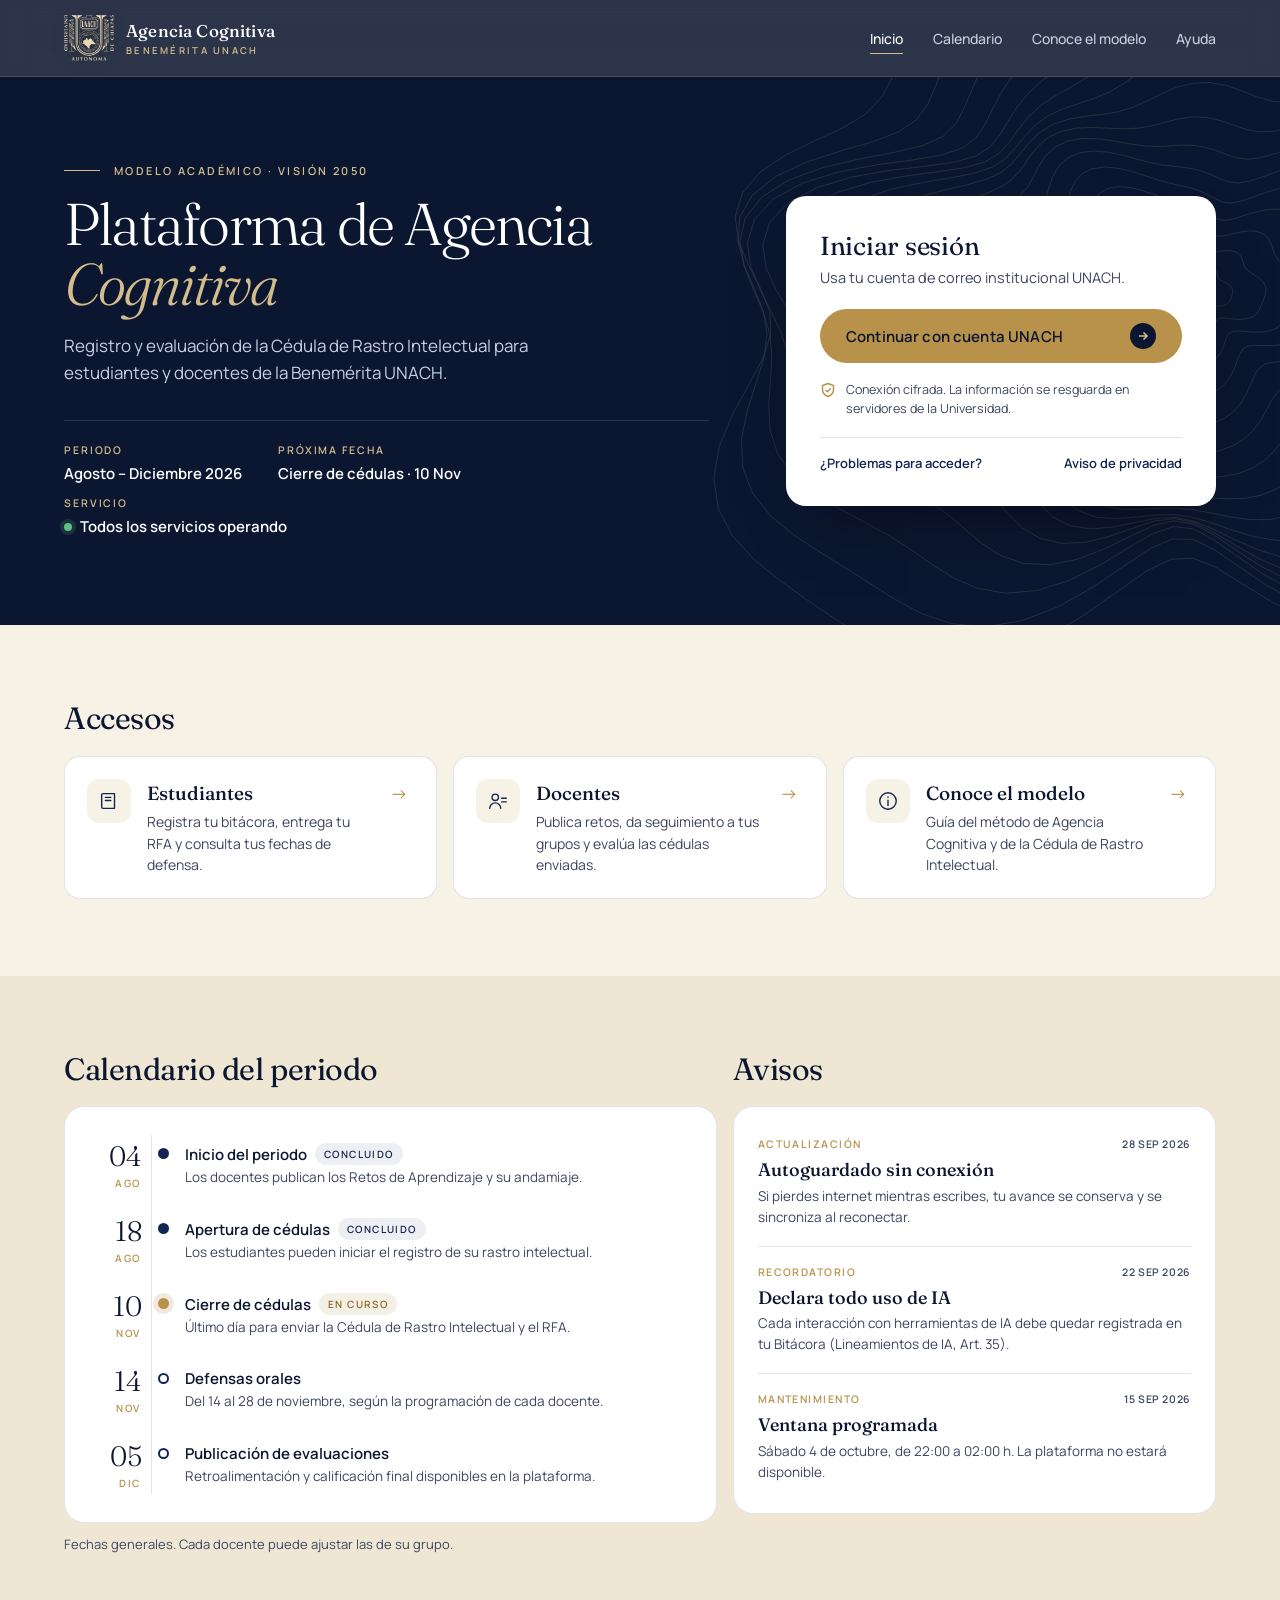
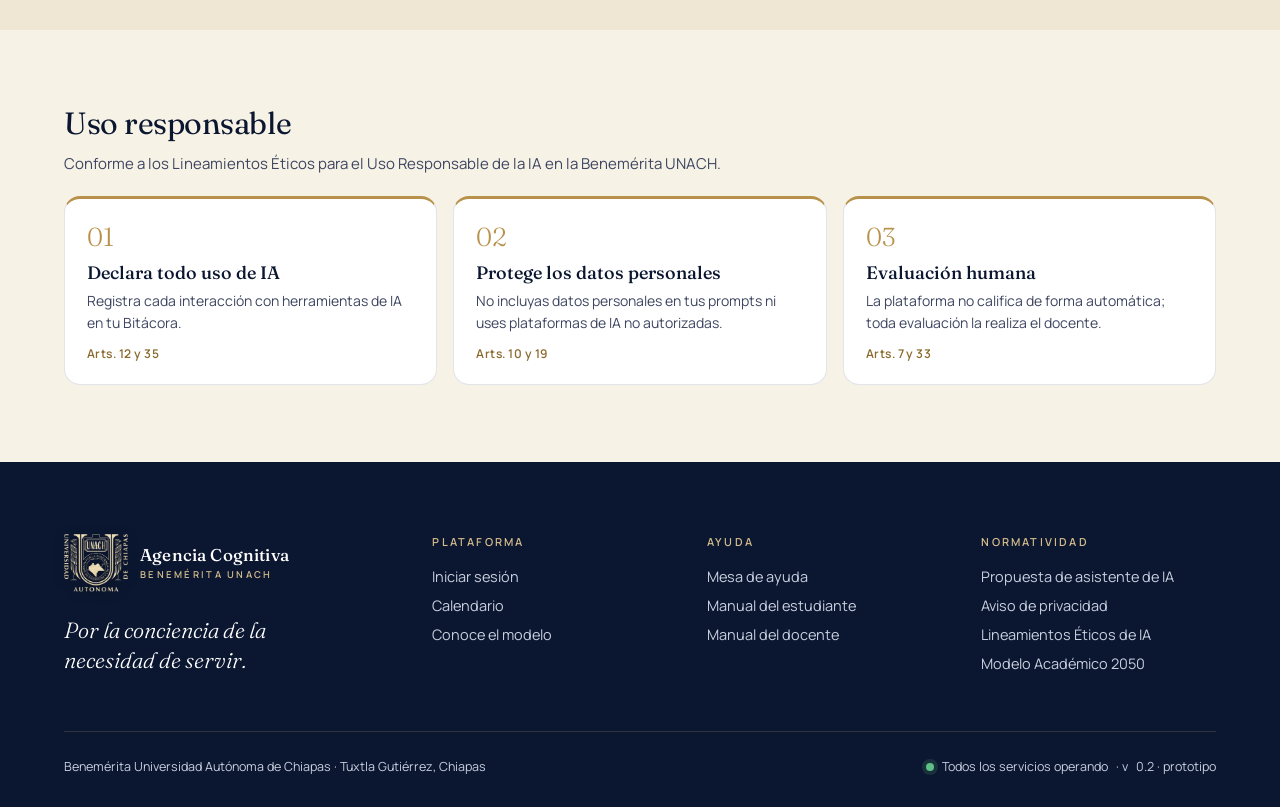
==== prototipo-v3/index.html @ e11f6bd1 "Agrega prototipo v3 con los cambios de la revisión del 7 de octubre - Docente: periodo con historial" ====
<!doctype html>
<html lang="es" class="no-js">
<head>
<meta charset="utf-8">
<meta name="viewport" content="width=device-width, initial-scale=1">
<title>Agencia Cognitiva · Benemérita UNACH</title>
<meta name="description" content="Portal de acceso a la Plataforma de Agencia Cognitiva de la Benemérita Universidad Autónoma de Chiapas.">
<meta name="theme-color" content="#0B1630">
<meta name="referrer" content="strict-origin-when-cross-origin">
<link rel="icon" href="assets/img/favicon.png">
<link rel="preconnect" href="https://fonts.googleapis.com">
<link rel="preconnect" href="https://fonts.gstatic.com" crossorigin>
<link rel="stylesheet" href="https://fonts.googleapis.com/css2?family=Fraunces:ital,opsz,wght@0,9..144,300..700;1,9..144,300..600&family=Manrope:wght@400;500;600;700&display=swap">
<link rel="stylesheet" href="assets/css/tokens.css">
<link rel="stylesheet" href="assets/css/site.css">
<script src="assets/js/data.js" defer></script>
<script src="assets/js/site.js" defer></script>
</head>
<body class="portal">
<a class="skip" href="#contenido">Saltar al contenido</a>

<header class="nav solid" id="nav">
  <div class="wrap">
    <a href="index.html" class="brand" aria-label="Agencia Cognitiva, inicio">
      <img src="assets/img/unach-logo-light-sm.png" alt="Escudo de la Benemérita Universidad Autónoma de Chiapas" width="44" height="40">
      <span><b>Agencia Cognitiva</b><small>Benemérita UNACH</small></span>
    </a>
    <nav aria-label="Principal">
      <ul id="menu">
        <li><a href="index.html" aria-current="page">Inicio</a></li>
        <li><a href="#calendario-sec">Calendario</a></li>
        <li><a href="modelo.html">Conoce el modelo</a></li>
        <li><a href="#ayuda">Ayuda</a></li>
      </ul>
    </nav>
    <button class="burger" id="burger" aria-label="Abrir menú" aria-expanded="false" aria-controls="menu"><i></i><i></i></button>
  </div>
</header>

<main id="contenido">
<!-- Acceso -->
<section class="p-hero">
  <svg class="topo" data-topo="760,360,16,1.3" viewBox="0 0 1000 800" preserveAspectRatio="xMidYMid slice" aria-hidden="true"></svg>
  <div class="wrap p-hero-grid">
    <div>
      <div class="eyebrow label">Modelo Académico · Visión 2050</div>
      <h1>Plataforma de Agencia <em>Cognitiva</em></h1>
      <p class="p-lead">Registro y evaluación de la Cédula de Rastro Intelectual para estudiantes y docentes de la Benemérita UNACH.</p>
      <dl class="p-facts">
        <div><dt>Periodo</dt><dd data-periodo>Agosto – Diciembre 2026</dd></div>
        <div><dt>Próxima fecha</dt><dd id="proxima">—</dd></div>
        <div><dt>Servicio</dt><dd><i class="dot" aria-hidden="true"></i> <span data-status>Operando</span></dd></div>
      </dl>
    </div>

    <div class="p-login" role="region" aria-labelledby="acc-title">
      <h2 id="acc-title">Iniciar sesión</h2>
      <p>Usa tu cuenta de correo institucional UNACH.</p>
      <a href="plataforma.html" class="btn btn-gold btn-block">Continuar con cuenta UNACH <span class="arr" aria-hidden="true"><svg width="12" height="12" viewBox="0 0 12 12" fill="none" stroke="currentColor" stroke-width="1.6"><path d="M2 6h8M6.5 2.5 10 6l-3.5 3.5"/></svg></span></a>
      <div class="secure">
        <svg viewBox="0 0 16 16" aria-hidden="true"><path d="M8 1.5 2.5 3.5v4c0 3.4 2.3 5.9 5.5 7 3.2-1.1 5.5-3.6 5.5-7v-4Z"/><path d="m5.5 8 1.8 1.8L10.8 6.3"/></svg>
        <span>Conexión cifrada. La información se resguarda en servidores de la Universidad.</span>
      </div>
      <div class="alt"><a href="#ayuda">¿Problemas para acceder?</a><a href="#privacidad">Aviso de privacidad</a></div>
    </div>
  </div>
</section>

<!-- Accesos -->
<section class="p-sec">
  <div class="wrap">
    <h2 class="p-title">Accesos</h2>
    <div class="p-cards">
      <a href="plataforma.html" class="p-card">
        <span class="p-ico" aria-hidden="true"><svg viewBox="0 0 24 24"><path d="M4 5.5A1.5 1.5 0 0 1 5.5 4H18v16H5.5A1.5 1.5 0 0 1 4 18.5Z"/><path d="M8 8h6M8 11.5h6"/></svg></span>
        <div><h3>Estudiantes</h3><p>Registra tu bitácora, entrega tu RFA y consulta tus fechas de defensa.</p></div>
        <span class="p-go" aria-hidden="true">→</span>
      </a>
      <a href="plataforma.html" class="p-card">
        <span class="p-ico" aria-hidden="true"><svg viewBox="0 0 24 24"><circle cx="9" cy="8" r="3.5"/><path d="M3 20c0-3.3 2.7-6 6-6s6 2.7 6 6"/><path d="M16 9h5M16 13h5"/></svg></span>
        <div><h3>Docentes</h3><p>Publica retos, da seguimiento a tus grupos y evalúa las cédulas enviadas.</p></div>
        <span class="p-go" aria-hidden="true">→</span>
      </a>
      <a href="modelo.html" class="p-card">
        <span class="p-ico" aria-hidden="true"><svg viewBox="0 0 24 24"><circle cx="12" cy="12" r="9"/><path d="M12 11v6M12 7.5v.5"/></svg></span>
        <div><h3>Conoce el modelo</h3><p>Guía del método de Agencia Cognitiva y de la Cédula de Rastro Intelectual.</p></div>
        <span class="p-go" aria-hidden="true">→</span>
      </a>
    </div>
  </div>
</section>

<!-- Calendario y avisos -->
<section class="p-sec p-sec-alt" id="calendario-sec">
  <div class="wrap">
    <div class="cal-grid">
      <div>
        <h2 class="p-title">Calendario del periodo</h2>
        <div class="panel"><ol class="timeline" id="calendario"></ol></div>
        <p class="p-note">Fechas generales. Cada docente puede ajustar las de su grupo.</p>
      </div>
      <div>
        <h2 class="p-title">Avisos</h2>
        <div class="panel"><ul class="news" id="avisos"></ul></div>
      </div>
    </div>
  </div>
</section>

<!-- Uso responsable -->
<section class="p-sec" id="privacidad">
  <div class="wrap">
    <h2 class="p-title">Uso responsable</h2>
    <p class="p-intro">Conforme a los Lineamientos Éticos para el Uso Responsable de la IA en la Benemérita UNACH.</p>
    <ol class="p-rules">
      <li><h3>Declara todo uso de IA</h3><p>Registra cada interacción con herramientas de IA en tu Bitácora.</p><small>Arts. 12 y 35</small></li>
      <li><h3>Protege los datos personales</h3><p>No incluyas datos personales en tus prompts ni uses plataformas de IA no autorizadas.</p><small>Arts. 10 y 19</small></li>
      <li><h3>Evaluación humana</h3><p>La plataforma no califica de forma automática; toda evaluación la realiza el docente.</p><small>Arts. 7 y 33</small></li>
    </ol>
  </div>
</section>
</main>

<footer id="ayuda">
  <div class="wrap">
    <div class="foot">
      <div>
        <a href="index.html" class="brand"><img src="assets/img/unach-logo-light-sm.png" alt="" width="64" height="58"><span><b>Agencia Cognitiva</b><small>Benemérita UNACH</small></span></a>
        <p class="motto">Por la conciencia de la necesidad de servir.</p>
      </div>
      <div><h5>Plataforma</h5><ul><li><a href="plataforma.html">Iniciar sesión</a></li><li><a href="#calendario-sec">Calendario</a></li><li><a href="modelo.html">Conoce el modelo</a></li></ul></div>
      <div><h5>Ayuda</h5><ul><li>Mesa de ayuda</li><li>Manual del estudiante</li><li>Manual del docente</li></ul></div>
      <div><h5>Normatividad</h5><ul><li><a href="ia.html">Propuesta de asistente de IA</a></li><li><a href="#privacidad">Aviso de privacidad</a></li><li>Lineamientos Éticos de IA</li><li>Modelo Académico 2050</li></ul></div>
    </div>
    <div class="legal">
      <span>Benemérita Universidad Autónoma de Chiapas · Tuxtla Gutiérrez, Chiapas</span>
      <span class="status"><i class="dot" aria-hidden="true"></i><span data-status>Operando</span> · v<span data-version>0.2</span></span>
    </div>
  </div>
</footer>
</body>
</html>
---- prototipo-v3/assets/css/tokens.css ----
/* =========================================================
   Tokens de diseño · Plataforma de Agencia Cognitiva UNACH
   Única fuente de colores, tipografías y medidas.
   Al migrar a React/Tailwind, estos valores pasan tal cual
   a tailwind.config (theme.extend.colors / fontFamily).
   ========================================================= */
:root{
  /* Azul institucional */
  --ink:#0B1630;
  --navy:#132652;
  --navy-2:#1B3366;
  --navy-3:#24427E;

  /* Dorado del escudo */
  --gold:#B8924A;
  --gold-2:#D4BC8C;
  --gold-3:#EADBB8;

  /* Papel */
  --paper:#F7F2E6;
  --paper-2:#EFE7D3;

  /* Estados */
  --ok:#2E7D4F;
  --warn:#A86A00;
  --err:#C46553;

  /* Texto y líneas */
  --text-d:#C8CFDF;               /* texto sobre fondo oscuro */
  --text-l:#3D4560;               /* texto sobre fondo claro */
  --line-d:rgba(212,188,140,.18);
  --line-l:rgba(19,38,82,.12);

  /* Tipografía */
  --serif:"Fraunces",Georgia,"Times New Roman",serif;
  --sans:"Manrope",system-ui,-apple-system,"Segoe UI",Roboto,sans-serif;

  /* Movimiento y espaciado */
  --ease:cubic-bezier(.2,.7,.1,1);
  --gut:clamp(16px,5vw,72px);
  --radius:20px;
}
---- prototipo-v3/assets/css/site.css ----
/* =========================================================
   Estilos del sitio público (portal y guía del modelo)
   Depende de tokens.css
   ========================================================= */
*{box-sizing:border-box}
html{scroll-behavior:smooth}
body{margin:0;font-family:var(--sans);color:var(--ink);background:var(--paper);-webkit-font-smoothing:antialiased;overflow-x:hidden}
img,svg{display:block;max-width:100%}
a{color:inherit;text-decoration:none}
::selection{background:var(--gold-2);color:var(--ink)}
:focus-visible{outline:2px solid var(--gold);outline-offset:3px;border-radius:4px}
.wrap{width:100%;max-width:1320px;margin:0 auto;padding:0 var(--gut)}
.label{font:600 11px/1 var(--sans);letter-spacing:.22em;text-transform:uppercase}
.skip{position:absolute;left:12px;top:-60px;z-index:100;background:var(--gold);color:var(--ink);padding:10px 16px;border-radius:8px;font-weight:600}
.skip:focus{top:12px}
.sr{position:absolute;width:1px;height:1px;overflow:hidden;clip:rect(0 0 0 0)}

/* ---------- Textura y relieve ---------- */
.grain{position:relative}
.grain::after{content:"";position:absolute;inset:0;pointer-events:none;opacity:.07;mix-blend-mode:overlay;
  background-image:url("data:image/svg+xml,%3Csvg xmlns='http://www.w3.org/2000/svg' width='160' height='160'%3E%3Cfilter id='n'%3E%3CfeTurbulence type='fractalNoise' baseFrequency='.9' numOctaves='2' stitchTiles='stitch'/%3E%3C/filter%3E%3Crect width='100%25' height='100%25' filter='url(%23n)'/%3E%3C/svg%3E")}
.topo{position:absolute;pointer-events:none}
.topo path{fill:none;stroke:var(--gold-2);stroke-width:.6}

/* ---------- Navegación ---------- */
.nav{position:fixed;inset:0 0 auto;z-index:50;transition:background .4s var(--ease),border-color .4s,transform .4s var(--ease);border-bottom:1px solid transparent}
.nav.scrolled,.nav.solid{background:rgba(11,22,48,.86);backdrop-filter:blur(14px) saturate(1.2);-webkit-backdrop-filter:blur(14px);border-color:var(--line-d)}
.nav.hide{transform:translateY(-100%)}
.nav .wrap{display:flex;align-items:center;gap:28px;height:76px}
.brand{display:flex;align-items:center;gap:12px;color:#fff}
.brand img{width:50px;height:auto;filter:drop-shadow(0 2px 6px rgba(0,0,0,.35))}
.brand span{display:flex;flex-direction:column;line-height:1.1}
.brand b{font:500 17px var(--serif);letter-spacing:.01em}
.brand small{font:600 9.5px var(--sans);letter-spacing:.24em;text-transform:uppercase;color:var(--gold-2);margin-top:3px}
.nav nav{flex:1;display:flex}
.nav ul{display:flex;gap:30px;list-style:none;margin:0 0 0 auto;padding:0}
.nav ul a{color:var(--text-d);font-size:14px;font-weight:500;position:relative;padding:6px 0;transition:color .25s}
.nav ul a::after{content:"";position:absolute;left:0;right:100%;bottom:0;height:1px;background:var(--gold-2);transition:right .35s var(--ease)}
.nav ul a:hover,.nav ul a[aria-current="page"]{color:#fff}
.nav ul a:hover::after,.nav ul a[aria-current="page"]::after{right:0}
.burger{display:none;margin-left:auto;background:none;border:1px solid var(--line-d);width:44px;height:44px;border-radius:50%;color:#fff;cursor:pointer}
.burger i{display:block;width:16px;height:1px;background:currentColor;margin:4px auto}

/* ---------- Botones ---------- */
.btn{position:relative;display:inline-flex;align-items:center;justify-content:space-between;gap:12px;height:54px;padding:0 26px;border-radius:999px;font:600 15px var(--sans);letter-spacing:.01em;overflow:hidden;isolation:isolate;transition:transform .3s var(--ease),color .3s;cursor:pointer;border:0;white-space:nowrap}
.btn .arr{display:inline-grid;place-items:center;width:26px;height:26px;border-radius:50%;transition:transform .35s var(--ease);flex:none}
.btn:hover .arr{transform:translateX(4px)}
.btn-gold{background:var(--gold);color:var(--ink)}
.btn-gold::before{content:"";position:absolute;inset:0;background:var(--gold-2);transform:translateY(101%);transition:transform .45s var(--ease);z-index:-1;border-radius:inherit}
.btn-gold:hover::before{transform:none}
.btn-gold .arr{background:var(--ink);color:var(--gold-2)}
.btn-line{color:#fff;border:1px solid rgba(212,188,140,.4);background:transparent}
.btn-line:hover{border-color:var(--gold-2)}
.btn-line .arr{border:1px solid rgba(212,188,140,.4)}
.btn-ink{background:var(--ink);color:var(--paper)}
.btn-ink .arr{background:var(--gold);color:var(--ink)}
.btn-sm{height:42px;padding:0 18px;font-size:13.5px}
.btn-block{width:100%}

/* =========================================================
   PORTAL (index.html)
   ========================================================= */
.portal-hero{position:relative;background:var(--ink);color:#fff;overflow:hidden;padding:150px 0 0;--mx:70%;--my:40%}
.portal-hero::before{content:"";position:absolute;inset:0;background:
  radial-gradient(560px circle at var(--mx) var(--my),rgba(184,146,74,.13),transparent 60%),
  radial-gradient(900px 600px at 85% 0%,rgba(36,66,126,.55),transparent 70%),
  radial-gradient(700px 500px at 0% 100%,rgba(27,51,102,.7),transparent 70%);pointer-events:none}
.portal-hero .topo{inset:-10% -15% -20% 25%;opacity:.5}
.hero-seal{position:absolute;left:-8vw;bottom:-14vw;width:min(48vw,640px);opacity:.05;pointer-events:none}
.ph-grid > *,.cal-grid > *,.roles > *,.teach-grid > *,.sov-grid > *,.rules > *,.sec-head > *,.method-grid > *{min-width:0}
.ph-grid{position:relative;z-index:2;display:grid;grid-template-columns:1.15fr .85fr;gap:clamp(32px,6vw,96px);align-items:center;padding-bottom:90px}
.eyebrow{display:flex;align-items:center;gap:14px;color:var(--gold-2)}
.eyebrow::before{content:"";width:36px;height:1px;background:currentColor}
.portal-hero h1{font:300 clamp(44px,6.4vw,96px)/.95 var(--serif);letter-spacing:-.035em;margin:24px 0 0;font-variation-settings:"opsz" 144}
.portal-hero h1 em{font-style:italic;color:var(--gold-2)}
.portal-hero h1 .line{display:block;overflow:hidden;padding-bottom:.06em}
.portal-hero h1 .line>span{display:inline-block;transform:translateY(105%);animation:rise 1.1s var(--ease) forwards}
.portal-hero h1 .line:nth-child(2)>span{animation-delay:.12s}
.ph-lead{max-width:520px;margin:26px 0 0;font-size:clamp(16px,1.3vw,18px);line-height:1.65;color:var(--text-d);opacity:0;animation:fade 1s .45s var(--ease) forwards}
.ph-meta{display:flex;flex-wrap:wrap;gap:10px 28px;margin-top:34px;padding-top:22px;border-top:1px solid var(--line-d);color:var(--text-d);font-size:13.5px;opacity:0;animation:fade 1s .6s var(--ease) forwards}
.ph-meta span{display:flex;align-items:center;gap:8px}
.ph-meta b{color:#fff;font-weight:600}
.dot{width:8px;height:8px;border-radius:50%;background:#5FBF86;box-shadow:0 0 0 4px rgba(95,191,134,.16)}
@keyframes rise{to{transform:none}}
@keyframes fade{from{opacity:0;transform:translateY(14px)}to{opacity:1;transform:none}}

/* Tarjeta de acceso */
.access{position:relative;background:rgba(19,38,82,.55);backdrop-filter:blur(18px);-webkit-backdrop-filter:blur(18px);border:1px solid rgba(212,188,140,.24);border-radius:24px;padding:clamp(26px,3vw,38px);box-shadow:0 40px 80px -30px rgba(0,0,0,.6);opacity:0;animation:fade 1s .3s var(--ease) forwards}
.access::before{content:"";position:absolute;inset:-1px;border-radius:inherit;padding:1px;background:linear-gradient(140deg,rgba(212,188,140,.6),transparent 40%,transparent 70%,rgba(212,188,140,.3));-webkit-mask:linear-gradient(#000 0 0) content-box,linear-gradient(#000 0 0);-webkit-mask-composite:xor;mask-composite:exclude;pointer-events:none}
.access h2{font:400 30px/1.1 var(--serif);margin:14px 0 8px;letter-spacing:-.015em}
.access p{margin:0;color:var(--text-d);font-size:14.5px;line-height:1.6}
.access .btn{margin-top:26px}
.access .alt{display:flex;justify-content:space-between;gap:12px;flex-wrap:wrap;margin-top:22px;padding-top:18px;border-top:1px solid var(--line-d);font-size:13px;color:var(--text-d)}
.access .alt a{color:var(--gold-2);border-bottom:1px solid transparent;transition:border-color .3s}
.access .alt a:hover{border-color:var(--gold-2)}
.secure{display:flex;gap:10px;align-items:flex-start;margin-top:18px;font-size:12.5px;color:var(--text-d);line-height:1.5}
.secure svg{flex:none;width:16px;height:16px;stroke:var(--gold-2);fill:none;stroke-width:1.5;margin-top:1px}

/* Sendero decorativo bajo el hero */
.hero-trail{position:relative;z-index:1;height:120px;margin-top:-40px}
.hero-trail svg{width:100%;height:100%}
.hero-trail path{fill:none;stroke:url(#gHero);stroke-width:1.4;stroke-linecap:round}
.hero-trail circle{fill:var(--ink);stroke:var(--gold-2);stroke-width:1.4;opacity:0;transition:opacity .6s}
.hero-trail circle.on{opacity:1}

/* Secciones del portal */
.block-sec{padding:clamp(72px,9vw,128px) 0}
.sec-top{display:flex;justify-content:space-between;align-items:flex-end;gap:24px;margin-bottom:40px;flex-wrap:wrap}
.sec-top h2{font:300 clamp(32px,3.8vw,52px)/1 var(--serif);letter-spacing:-.025em;margin:12px 0 0}
.sec-top h2 em{font-style:italic;color:var(--gold)}
.kicker{font:400 italic 15px var(--serif);color:var(--gold)}
.more{font-weight:600;font-size:14px;color:var(--navy);display:inline-flex;gap:8px;align-items:center;border-bottom:1px solid var(--line-l);padding-bottom:4px;transition:border-color .3s}
.more:hover{border-color:var(--gold)}

/* Accesos por rol */
.roles{display:grid;grid-template-columns:repeat(4,1fr);gap:16px}
.role{position:relative;background:#fff;border:1px solid var(--line-l);border-radius:var(--radius);padding:28px 26px 26px;display:flex;flex-direction:column;min-height:300px;overflow:hidden;isolation:isolate;transition:transform .5s var(--ease),box-shadow .5s var(--ease),color .5s}
.role::before{content:"";position:absolute;inset:0;background:var(--ink);transform:translateY(101%);transition:transform .6s var(--ease);z-index:-1}
.role:hover{transform:translateY(-4px);box-shadow:0 30px 60px -30px rgba(11,22,48,.35);color:#fff}
.role:hover::before{transform:none}
.role .n{font:300 italic 14px var(--serif);color:var(--gold)}
.role h3{font:400 26px/1.1 var(--serif);margin:14px 0 10px;letter-spacing:-.01em}
.role p{margin:0;color:var(--text-l);font-size:14.5px;line-height:1.6;transition:color .5s}
.role:hover p{color:var(--text-d)}
.role ul{list-style:none;padding:0;margin:18px 0 0;display:grid;gap:8px;font-size:13.5px}
.role li{display:flex;gap:10px;align-items:baseline}
.role li::before{content:"";width:5px;height:5px;transform:rotate(45deg);background:var(--gold);flex:none;position:relative;top:-2px}
.role .go{margin-top:auto;padding-top:22px;display:flex;justify-content:space-between;align-items:center;font-weight:600;font-size:14px}
.role .go i{width:34px;height:34px;border-radius:50%;border:1px solid var(--line-l);display:grid;place-items:center;transition:background .4s,border-color .4s,transform .4s var(--ease)}
.role:hover .go i{background:var(--gold);border-color:var(--gold);color:var(--ink);transform:translateX(4px)}
.role.featured{background:var(--navy);color:#fff;border-color:transparent}
.role.featured p{color:var(--text-d)}
.role.featured::before{background:var(--navy-2)}
.role.featured .go i{border-color:var(--line-d)}

/* Calendario y avisos */
.cal-grid{display:grid;grid-template-columns:1.35fr 1fr;gap:16px}
.panel{background:#fff;border:1px solid var(--line-l);border-radius:var(--radius);padding:clamp(22px,2.6vw,34px)}
.panel h3{font:400 24px var(--serif);margin:0;letter-spacing:-.01em}
.panel .sub{color:var(--text-l);font-size:13.5px;margin-top:4px}
.timeline{list-style:none;padding:0;margin:26px 0 0;position:relative}
.timeline::before{content:"";position:absolute;left:62px;top:8px;bottom:8px;width:1px;background:var(--line-l)}
.timeline li{display:grid;grid-template-columns:52px 20px 1fr;gap:12px;align-items:start;padding:12px 0}
.timeline .d{text-align:right;line-height:1}
.timeline .d b{display:block;font:300 28px var(--serif);color:var(--ink);letter-spacing:-.02em}
.timeline .d small{font:600 10px var(--sans);letter-spacing:.16em;text-transform:uppercase;color:var(--gold)}
.timeline .pt{width:11px;height:11px;border-radius:50%;border:2px solid var(--navy);background:#fff;margin:9px auto 0;position:relative;z-index:1}
.timeline li.done .pt{background:var(--navy)}
.timeline li.now .pt{border-color:var(--gold);background:var(--gold);box-shadow:0 0 0 5px rgba(184,146,74,.2)}
.timeline h4{margin:4px 0 2px;font-size:15px;font-weight:600}
.timeline p{margin:0;color:var(--text-l);font-size:13.5px;line-height:1.5}
.tag{display:inline-block;font:600 10px var(--sans);letter-spacing:.14em;text-transform:uppercase;padding:4px 9px;border-radius:99px;margin-left:8px;vertical-align:2px}
.tag.now{background:rgba(184,146,74,.14);color:#8A6A2E}
.tag.done{background:rgba(19,38,82,.07);color:var(--navy)}
.news{list-style:none;padding:0;margin:20px 0 0}
.news li{padding:18px 0;border-top:1px solid var(--line-l)}
.news li:first-child{border-top:0}
.news .k{display:flex;justify-content:space-between;gap:12px;font:600 10.5px var(--sans);letter-spacing:.14em;text-transform:uppercase;color:var(--gold)}
.news .k time{color:var(--text-l);letter-spacing:.06em}
.news h4{margin:8px 0 4px;font:500 18px/1.25 var(--serif)}
.news p{margin:0;color:var(--text-l);font-size:13.5px;line-height:1.55}

/* Compromisos de uso */
.rules{background:var(--ink);color:#fff;border-radius:28px;padding:clamp(28px,4vw,56px);display:grid;grid-template-columns:.8fr 1.2fr;gap:clamp(28px,5vw,72px);overflow:hidden;position:relative}
.rules .topo{inset:-40% -20% -40% 30%;opacity:.25}
.rules h2{font:300 clamp(30px,3.4vw,46px)/1.05 var(--serif);margin:14px 0 14px;letter-spacing:-.02em;position:relative}
.rules h2 em{color:var(--gold-2);font-style:italic}
.rules > div > p{color:var(--text-d);line-height:1.65;margin:0;position:relative}
.rules ol{list-style:none;padding:0;margin:0;display:grid;gap:0;counter-reset:r;position:relative}
.rules li{counter-increment:r;display:grid;grid-template-columns:56px 1fr;gap:18px;padding:22px 0;border-top:1px solid var(--line-d)}
.rules li:last-child{border-bottom:1px solid var(--line-d)}
.rules li::before{content:counter(r,decimal-leading-zero);font:300 34px/1 var(--serif);color:var(--gold-2)}
.rules h4{margin:0 0 6px;font:500 19px var(--serif)}
.rules li p{margin:0;color:var(--text-d);font-size:14px;line-height:1.6}
.rules li small{display:block;margin-top:8px;color:var(--gold-2);font-size:11.5px;letter-spacing:.06em}

/* =========================================================
   GUÍA DEL MODELO (modelo.html)
   ========================================================= */
.page-hero{position:relative;background:var(--ink);color:#fff;overflow:hidden;padding:170px 0 90px}
.page-hero .topo{inset:-30% -10% -40% 30%;opacity:.45}
.page-hero h1{font:300 clamp(42px,6vw,88px)/.95 var(--serif);letter-spacing:-.035em;margin:22px 0 0;max-width:14ch;position:relative}
.page-hero h1 em{font-style:italic;color:var(--gold-2)}
.page-hero p{max-width:600px;margin:26px 0 0;color:var(--text-d);font-size:17px;line-height:1.7;position:relative}
.toc{position:relative;display:flex;flex-wrap:wrap;gap:8px;margin-top:40px}
.toc a{font-size:13px;padding:9px 15px;border-radius:99px;border:1px solid var(--line-d);color:var(--gold-3);transition:background .3s,color .3s}
.toc a:hover{background:var(--gold);color:var(--ink);border-color:var(--gold)}

section{position:relative}
.sec{padding:clamp(90px,11vw,160px) 0}
.sec-head{display:grid;grid-template-columns:200px 1fr;gap:40px;margin-bottom:clamp(44px,6vw,76px)}
.sec-num{font:400 italic 15px var(--serif);color:var(--gold);padding-top:10px;border-top:1px solid var(--line-l)}
h2.title{font:300 clamp(34px,4.6vw,66px)/1.02 var(--serif);letter-spacing:-.03em;margin:0;max-width:17ch}
h2.title em{font-style:italic;color:var(--gold)}
.dark h2.title{color:#fff}.dark h2.title em{color:var(--gold-2)}
.dark .sec-num{border-color:var(--line-d);color:var(--gold-2)}

/* Qué es */
.manifest .big{font:300 clamp(26px,3.3vw,48px)/1.24 var(--serif);letter-spacing:-.02em;max-width:24ch;margin:0}
.manifest .big .w{color:rgba(11,22,48,.14);transition:color .4s}
.manifest .big .w.lit{color:var(--ink)}
.manifest .big .w.gold.lit{color:var(--gold);font-style:italic}
.manifest-foot{display:grid;grid-template-columns:200px 1fr 1fr;gap:40px;margin-top:72px;padding-top:28px;border-top:1px solid var(--line-l)}
.manifest-foot p{margin:0;color:var(--text-l);line-height:1.7;font-size:15.5px}
.manifest-foot .label{color:var(--gold)}

/* Método */
.method{background:var(--paper-2)}
.method-grid{display:grid;grid-template-columns:200px 1fr;gap:40px}
.m-rail .stick{position:sticky;top:120px}
.m-rail .bar{width:1px;height:240px;background:var(--line-l);margin-top:24px;position:relative;overflow:hidden}
.m-rail .bar i{position:absolute;inset:0 0 auto;height:0;background:var(--gold)}
.m-rail .count{font:300 64px/1 var(--serif);letter-spacing:-.04em}
.m-rail .count small{font-size:20px;color:var(--gold)}
.steps{list-style:none;margin:0;padding:0}
.steps li{display:grid;grid-template-columns:120px 1fr 160px;gap:32px;align-items:start;padding:40px 0;border-top:1px solid var(--line-l);position:relative}
.steps li:last-child{border-bottom:1px solid var(--line-l)}
.steps li::before{content:"";position:absolute;left:0;top:-1px;height:1px;width:0;background:var(--ink);transition:width .9s var(--ease)}
.steps li.in::before{width:100%}
.steps .n{font:300 clamp(54px,6vw,88px)/.8 var(--serif);color:transparent;-webkit-text-stroke:1px var(--gold);letter-spacing:-.04em;transition:color .5s}
.steps li:hover .n{color:var(--gold)}
.steps h3{font:400 clamp(24px,2.4vw,34px)/1.1 var(--serif);margin:0 0 12px;letter-spacing:-.015em}
.steps p{margin:0;color:var(--text-l);line-height:1.7;max-width:56ch}
.steps .who{justify-self:end;display:flex;flex-direction:column;align-items:flex-end;gap:8px}
.chip{font:600 10.5px var(--sans);letter-spacing:.16em;text-transform:uppercase;padding:7px 12px;border-radius:99px;border:1px solid var(--line-l);color:var(--navy)}
.chip.g{border-color:rgba(184,146,74,.5);color:#8A6A2E;background:rgba(184,146,74,.08)}

/* Cédula: tarjetas apiladas */
.cedula{background:var(--ink);color:#fff;overflow:clip}
.cedula .topo{inset:auto -20% -30% -20%;height:90%;opacity:.3}
.stack{position:relative}
.cblock{position:sticky;top:110px;display:grid;grid-template-columns:1.1fr .9fr;gap:40px;min-height:min(520px,72vh);margin-bottom:40px;padding:clamp(28px,4vw,56px);border-radius:28px;border:1px solid var(--line-d);background:linear-gradient(160deg,var(--navy-2),var(--navy) 60%);box-shadow:0 -30px 60px -30px rgba(0,0,0,.6);overflow:hidden;transform-origin:center top}
.cblock:nth-child(2){top:130px;background:linear-gradient(160deg,#1E3A70,#162D5E 60%)}
.cblock:nth-child(3){top:150px;background:linear-gradient(160deg,#21407A,#193266 60%)}
.cblock:nth-child(4){top:170px;background:linear-gradient(160deg,#F1E6CB,#E6D6B0);color:var(--ink);border-color:rgba(11,22,48,.1)}
.cblock .roman{font:300 clamp(80px,10vw,150px)/.8 var(--serif);color:var(--gold-2);letter-spacing:-.04em}
.cblock:nth-child(4) .roman{color:var(--gold)}
.cblock h3{font:400 clamp(28px,3vw,44px)/1.05 var(--serif);margin:26px 0 16px;letter-spacing:-.02em}
.cblock p.desc{color:var(--text-d);line-height:1.7;max-width:46ch;margin:0}
.cblock:nth-child(4) p.desc{color:var(--text-l)}
.fields{list-style:none;padding:0;margin:28px 0 0;display:flex;flex-wrap:wrap;gap:8px}
.fields li{font-size:13px;padding:8px 14px;border-radius:99px;border:1px solid var(--line-d);color:var(--gold-3)}
.cblock:nth-child(4) .fields li{border-color:rgba(11,22,48,.15);color:var(--navy)}
.viz{align-self:center}
.chat{display:flex;flex-direction:column;gap:12px}
.bub{max-width:88%;padding:14px 16px;border-radius:16px;font-size:13.5px;line-height:1.55}
.bub.q{align-self:flex-end;background:var(--gold);color:var(--ink);border-bottom-right-radius:4px}
.bub.a{background:rgba(255,255,255,.07);border:1px solid var(--line-d);border-bottom-left-radius:4px;color:#E6E9F2}
.bub.h{border:1px dashed rgba(212,188,140,.5);color:var(--gold-3)}
.bub .label{display:block;font-size:9px;margin-bottom:6px;opacity:.75}
.cards-desc{display:flex;flex-direction:column;gap:12px}
.cd{border:1px solid var(--line-d);border-radius:14px;padding:14px 16px;background:rgba(255,255,255,.04)}
.cd b{font:400 17px var(--serif)}
.cd small{display:block;color:var(--text-d);margin-top:6px;font-size:12.5px;line-height:1.5}
.cd.x b{text-decoration:line-through;text-decoration-color:var(--err);text-decoration-thickness:1.5px;color:var(--text-d)}
.cd.ok{border-color:rgba(212,188,140,.5)}
.quad{display:grid;grid-template-columns:1fr 1fr;gap:10px}
.quad > div{aspect-ratio:1.25;border-radius:16px;border:1px solid var(--line-d);padding:16px;display:flex;flex-direction:column;justify-content:space-between;background:rgba(255,255,255,.04)}
.quad svg{width:30px;height:30px;stroke:var(--gold-2);fill:none;stroke-width:1.3}
.quad span{font:400 16px/1.15 var(--serif)}
.sign{border-top:1px solid rgba(11,22,48,.2);padding-top:18px}
.sign p{font:300 italic clamp(18px,1.6vw,22px)/1.5 var(--serif);margin:0;color:var(--navy)}
.sign svg{width:200px;margin-top:18px;stroke:var(--navy);fill:none;stroke-width:1.4}
.sign .label{color:#8A6A2E;margin-top:8px;display:block}

/* Evaluación */
.teach-grid{display:grid;grid-template-columns:.85fr 1.15fr;gap:clamp(40px,6vw,96px);align-items:center}
.feat{list-style:none;padding:0;margin:40px 0 0}
.feat li{display:grid;grid-template-columns:44px 1fr;gap:18px;padding:24px 0;border-top:1px solid var(--line-l)}
.feat li span.i{width:44px;height:44px;border-radius:50%;border:1px solid rgba(184,146,74,.5);display:grid;place-items:center;font:italic 400 16px var(--serif);color:var(--gold)}
.feat h4{margin:0 0 6px;font:500 20px var(--serif)}
.feat p{margin:0;color:var(--text-l);line-height:1.65;font-size:15px}
.mock-wrap{perspective:1600px}
.mock{border-radius:18px;background:#fff;box-shadow:0 60px 100px -40px rgba(11,22,48,.45),0 0 0 1px rgba(11,22,48,.08);overflow:hidden;transform:rotateY(-8deg) rotateX(4deg);transition:transform .6s var(--ease);font-size:12px}
.mock-bar{display:flex;align-items:center;gap:6px;padding:12px 14px;background:var(--ink);color:var(--text-d)}
.mock-bar i{width:9px;height:9px;border-radius:50%;background:rgba(255,255,255,.18)}
.mock-bar span{margin-left:12px;font-size:11px;letter-spacing:.05em}
.mock-body{display:grid;grid-template-columns:1.2fr 1fr;min-height:380px}
.mock-l{padding:20px;border-right:1px solid #ECEEF3;position:relative}
.mock-l::before{content:"";position:absolute;left:31px;top:58px;bottom:24px;width:1px;background:#E3E6EE}
.mk-t{font:500 15px var(--serif);color:var(--ink);margin-bottom:14px}
.mk-item{position:relative;padding-left:28px;margin-bottom:12px}
.mk-item::before{content:"";position:absolute;left:6px;top:8px;width:10px;height:10px;border-radius:50%;border:2px solid var(--navy);background:#fff}
.mk-item.gold::before{border-color:var(--gold)} .mk-item.red::before{border-color:var(--err)}
.mk-item div{border:1px solid #ECEEF3;border-radius:10px;padding:9px 11px;color:#4A5168;line-height:1.45}
.mk-item.flag div{border-color:var(--gold);box-shadow:0 0 0 3px rgba(184,146,74,.15)}
.mk-item b{display:block;color:var(--ink);font-size:11px;margin-bottom:3px}
.mock-r{padding:20px;background:#FBFAF6}
.mk-row{margin-bottom:12px}
.mk-row b{display:block;color:var(--ink);font-size:11px;margin-bottom:6px}
.mk-lv{display:grid;grid-template-columns:repeat(4,1fr);gap:4px}
.mk-lv i{height:22px;border-radius:6px;border:1px solid #E3E6EE;background:#fff}
.mk-lv i.s{background:var(--navy);border-color:var(--navy)}
.mk-score{display:flex;align-items:baseline;gap:6px;margin:14px 0}
.mk-score b{font:300 40px var(--serif);color:var(--ink)}
.mk-score span{color:#7A8199}
.mk-q{border:1px solid var(--gold-2);background:#FCF7EA;border-radius:10px;padding:9px 11px;color:#5A4A2A;line-height:1.45;margin-top:6px}

/* Ejes */
.axes{background:var(--paper-2)}
.axes-grid{display:grid;grid-template-columns:repeat(4,1fr);border-top:1px solid var(--line-l);border-left:1px solid var(--line-l)}
.axis{position:relative;padding:36px 28px 40px;border-right:1px solid var(--line-l);border-bottom:1px solid var(--line-l);min-height:360px;display:flex;flex-direction:column;overflow:hidden;isolation:isolate;transition:color .5s var(--ease)}
.axis::before{content:"";position:absolute;inset:0;background:var(--ink);transform:translateY(101%);transition:transform .6s var(--ease);z-index:-1}
.axis:hover{color:#fff}
.axis:hover::before{transform:none}
.axis svg{width:56px;height:56px;stroke:var(--gold);fill:none;stroke-width:1.1;margin-bottom:auto}
.axis:hover svg{stroke:var(--gold-2)}
.axis .k{font:400 italic 13px var(--serif);color:var(--gold);margin-bottom:10px}
.axis h3{font:400 28px/1.05 var(--serif);margin:0 0 14px;letter-spacing:-.015em}
.axis p{margin:0;font-size:14.5px;line-height:1.6;color:var(--text-l);transition:color .5s}
.axis:hover p{color:var(--text-d)}

/* Datos */
.sov{background:var(--ink);color:#fff;overflow:hidden}
.sov-grid{display:grid;grid-template-columns:1fr 1fr;gap:clamp(40px,6vw,96px);align-items:start}
.sov p.lead{color:var(--text-d);line-height:1.75;font-size:16.5px;margin:28px 0 0;max-width:52ch}
.facts{list-style:none;padding:0;margin:0;border-top:1px solid var(--line-d)}
.facts li{display:grid;grid-template-columns:28px 1fr;gap:16px;padding:22px 0;border-bottom:1px solid var(--line-d)}
.facts svg{width:22px;height:22px;stroke:var(--gold-2);fill:none;stroke-width:1.5;margin-top:2px}
.facts h4{margin:0 0 4px;font:500 18px var(--serif)}
.facts p{margin:0;color:var(--text-d);font-size:14px;line-height:1.6}
.facts small{color:var(--gold-2);font-size:11.5px;letter-spacing:.05em}

/* Preguntas frecuentes */
.faq{max-width:900px}
.faq details{border-top:1px solid var(--line-l)}
.faq details:last-child{border-bottom:1px solid var(--line-l)}
.faq summary{list-style:none;cursor:pointer;display:flex;justify-content:space-between;align-items:center;gap:20px;padding:26px 0;font:400 clamp(19px,1.8vw,24px)/1.3 var(--serif)}
.faq summary::-webkit-details-marker{display:none}
.faq summary i{flex:none;width:36px;height:36px;border-radius:50%;border:1px solid var(--line-l);display:grid;place-items:center;transition:transform .4s var(--ease),background .3s}
.faq details[open] summary i{transform:rotate(45deg);background:var(--gold);border-color:var(--gold)}
.faq details p{margin:0 0 26px;color:var(--text-l);line-height:1.75;max-width:70ch}

/* ---------- Pie ---------- */
footer{background:var(--ink);color:var(--text-d);padding:72px 0 32px}
.foot{display:grid;grid-template-columns:1.4fr 1fr 1fr 1fr;gap:40px;padding-bottom:56px;border-bottom:1px solid var(--line-d)}
.foot .brand img{width:64px}
.foot .motto{font:300 italic 22px/1.35 var(--serif);color:#fff;margin:24px 0 0;max-width:20ch}
.foot h5{font:600 11px var(--sans);letter-spacing:.2em;text-transform:uppercase;color:var(--gold-2);margin:0 0 18px}
.foot ul{list-style:none;padding:0;margin:0;display:grid;gap:10px;font-size:14.5px}
.foot ul a:hover{color:#fff}
.legal{display:flex;justify-content:space-between;gap:20px;flex-wrap:wrap;padding-top:26px;font-size:12.5px}
.legal .status{display:flex;align-items:center;gap:8px}

/* ---------- Revelado ---------- */
.rv{opacity:0;transform:translateY(28px);transition:opacity 1s var(--ease),transform 1s var(--ease)}
.rv.in{opacity:1;transform:none}
.rv.d1{transition-delay:.1s}.rv.d2{transition-delay:.2s}.rv.d3{transition-delay:.3s}
.no-js .rv{opacity:1;transform:none}

/* ---------- Responsive ---------- */
@media (max-width:1080px){
  .ph-grid,.teach-grid,.sov-grid,.cal-grid,.rules{grid-template-columns:1fr}
  .roles{grid-template-columns:1fr 1fr}
  .steps li{grid-template-columns:90px 1fr}
  .steps .who{grid-column:2;justify-self:start;flex-direction:row}
  .axes-grid{grid-template-columns:1fr 1fr}
  .cblock{grid-template-columns:1fr}
  .cblock .viz{display:none}
  .foot{grid-template-columns:1fr 1fr}
}
@media (max-width:820px){
  .nav ul{position:fixed;inset:76px 0 auto;flex-direction:column;gap:0;background:rgba(11,22,48,.97);padding:10px var(--gut) 24px;transform:translateY(-120%);transition:transform .45s var(--ease);margin:0;border-bottom:1px solid var(--line-d)}
  .nav ul.open{transform:none}
  .nav ul a{display:block;padding:16px 0;font-size:17px;border-bottom:1px solid var(--line-d)}
  .nav .btn-sm{display:none}
  .burger{display:block}
  .nav{background:rgba(11,22,48,.86);backdrop-filter:blur(14px);-webkit-backdrop-filter:blur(14px)}
  .portal-hero{padding-top:120px}
  .sec-head,.method-grid,.manifest-foot{grid-template-columns:1fr;gap:20px}
  .m-rail{display:none}
  .cblock{top:90px!important;min-height:auto}
  .mock{transform:none}
  .hero-trail{display:none}
}
@media (max-width:560px){
  .roles,.axes-grid,.foot{grid-template-columns:1fr}
  .role{min-height:auto}
  .axis{min-height:auto}
  .axis svg{margin-bottom:28px}
  .mock-body{grid-template-columns:1fr}
  .mock-r{display:none}
  .steps li{grid-template-columns:1fr;gap:14px;padding:32px 0}
  .steps .who{grid-column:1}
  .rules li{grid-template-columns:44px 1fr}
  .timeline::before{left:50px}
  .timeline li{grid-template-columns:40px 20px 1fr}
}
@media (prefers-reduced-motion:reduce){
  *,*::before,*::after{animation:none!important;transition:none!important}
  .portal-hero h1 .line>span,.ph-lead,.ph-meta,.access{transform:none;opacity:1}
  .rv{opacity:1;transform:none}
}

/* =========================================================
   PORTAL SOBRIO (index.html): información primero,
   sin animaciones decorativas.
   ========================================================= */
.portal .nav{position:sticky}
.p-hero{position:relative;background:var(--ink);color:#fff;overflow:hidden;padding:clamp(48px,7vw,88px) 0}
.p-hero .topo{inset:-20% -10% -20% 40%;opacity:.28}
.p-hero-grid{position:relative;display:grid;grid-template-columns:1.2fr .8fr;gap:clamp(32px,6vw,88px);align-items:center}
.p-hero-grid > *{min-width:0}
.p-hero h1{font:300 clamp(36px,4.6vw,64px)/1.02 var(--serif);letter-spacing:-.03em;margin:18px 0 0;max-width:15ch}
.p-hero h1 em{font-style:italic;color:var(--gold-2)}
.p-lead{max-width:520px;margin:18px 0 0;color:var(--text-d);font-size:17px;line-height:1.6}
.p-facts{display:flex;flex-wrap:wrap;gap:12px 36px;margin:34px 0 0;padding-top:22px;border-top:1px solid var(--line-d)}
.p-facts dt{font:600 10.5px var(--sans);letter-spacing:.18em;text-transform:uppercase;color:var(--gold-2)}
.p-facts dd{margin:6px 0 0;font-size:15px;font-weight:600;display:flex;align-items:center;gap:8px}
.p-login{background:#fff;color:var(--ink);border-radius:var(--radius);padding:clamp(24px,3vw,34px);box-shadow:0 30px 60px -30px rgba(0,0,0,.55)}
.p-login h2{font:400 26px var(--serif);margin:0;letter-spacing:-.01em}
.p-login > p{margin:6px 0 0;color:var(--text-l);font-size:14.5px}
.p-login .btn{margin-top:22px}
.p-login .secure{color:var(--text-l)}
.p-login .secure svg{stroke:var(--gold)}
.p-login .alt{display:flex;justify-content:space-between;gap:12px;flex-wrap:wrap;margin-top:18px;padding-top:16px;border-top:1px solid var(--line-l);font-size:13px}
.p-login .alt a{color:var(--navy);font-weight:600}
.p-login .alt a:hover{color:var(--gold)}

.p-sec{padding:clamp(48px,6vw,80px) 0}
.p-sec-alt{background:var(--paper-2)}
.p-title{font:400 clamp(24px,2.4vw,32px)/1.1 var(--serif);letter-spacing:-.015em;margin:0 0 20px}
.p-intro{margin:-8px 0 22px;color:var(--text-l);font-size:15px}
.p-note{margin:12px 0 0;color:var(--text-l);font-size:13px}

.p-cards{display:grid;grid-template-columns:repeat(3,1fr);gap:16px}
.p-card{display:grid;grid-template-columns:44px 1fr 24px;gap:16px;align-items:start;background:#fff;border:1px solid var(--line-l);border-radius:16px;padding:22px;transition:border-color .25s,box-shadow .25s}
.p-card:hover{border-color:var(--gold);box-shadow:0 12px 30px -18px rgba(11,22,48,.35)}
.p-ico{width:44px;height:44px;border-radius:12px;background:var(--paper);display:grid;place-items:center}
.p-ico svg{width:22px;height:22px;stroke:var(--navy);fill:none;stroke-width:1.5;stroke-linecap:round;stroke-linejoin:round}
.p-card h3{margin:2px 0 6px;font:500 19px var(--serif)}
.p-card p{margin:0;color:var(--text-l);font-size:14px;line-height:1.55}
.p-go{color:var(--gold);font-size:18px;margin-top:2px;transition:transform .25s}
.p-card:hover .p-go{transform:translateX(3px)}

.portal .panel{padding:8px 24px}
.portal .timeline{margin:12px 0}
.portal .news{margin:4px 0}

.p-rules{list-style:none;padding:0;margin:0;display:grid;grid-template-columns:repeat(3,1fr);gap:16px;counter-reset:r}
.p-rules li{counter-increment:r;background:#fff;border:1px solid var(--line-l);border-radius:16px;padding:22px;border-top:3px solid var(--gold)}
.p-rules li::before{content:counter(r,decimal-leading-zero);font:300 26px var(--serif);color:var(--gold);display:block;margin-bottom:8px}
.p-rules h3{margin:0 0 6px;font:500 18px var(--serif)}
.p-rules p{margin:0;color:var(--text-l);font-size:14px;line-height:1.55}
.p-rules small{display:block;margin-top:12px;font-size:12px;color:#8A6A2E;font-weight:600;letter-spacing:.04em}

@media (max-width:980px){
  .p-hero-grid,.p-cards,.p-rules{grid-template-columns:1fr}
}
@media (max-width:820px){
  .portal .nav ul{inset:76px 0 auto}
}
.portal .nav.hide{transform:none}

/* Propuesta de IA (ia.html) */
.ia-opts{display:grid;grid-template-columns:repeat(3,1fr);gap:16px}
.ia-opt{padding:24px}
.ia-opt.rec{border-color:var(--gold);box-shadow:0 0 0 3px rgba(184,146,74,.15)}
.ia-opt h3{font:500 19px/1.25 var(--serif);margin:12px 0 8px}
.ia-opt > p{margin:0;color:var(--text-l);font-size:14px;line-height:1.55}
.ia-opt .tag{margin-left:0}
.ia-l{list-style:none;padding:0;margin:14px 0 0;display:grid;gap:8px;font-size:13.5px}
.ia-l li{display:grid;grid-template-columns:16px 1fr;gap:8px;line-height:1.45}
.ia-l li::before{content:"";width:8px;height:8px;border-radius:50%;margin-top:6px}
.ia-l li.y::before{background:var(--ok)}
.ia-l li.n::before{background:var(--err)}
.ia-flow{grid-template-columns:1fr}
@media (max-width:980px){.ia-opts{grid-template-columns:1fr}}
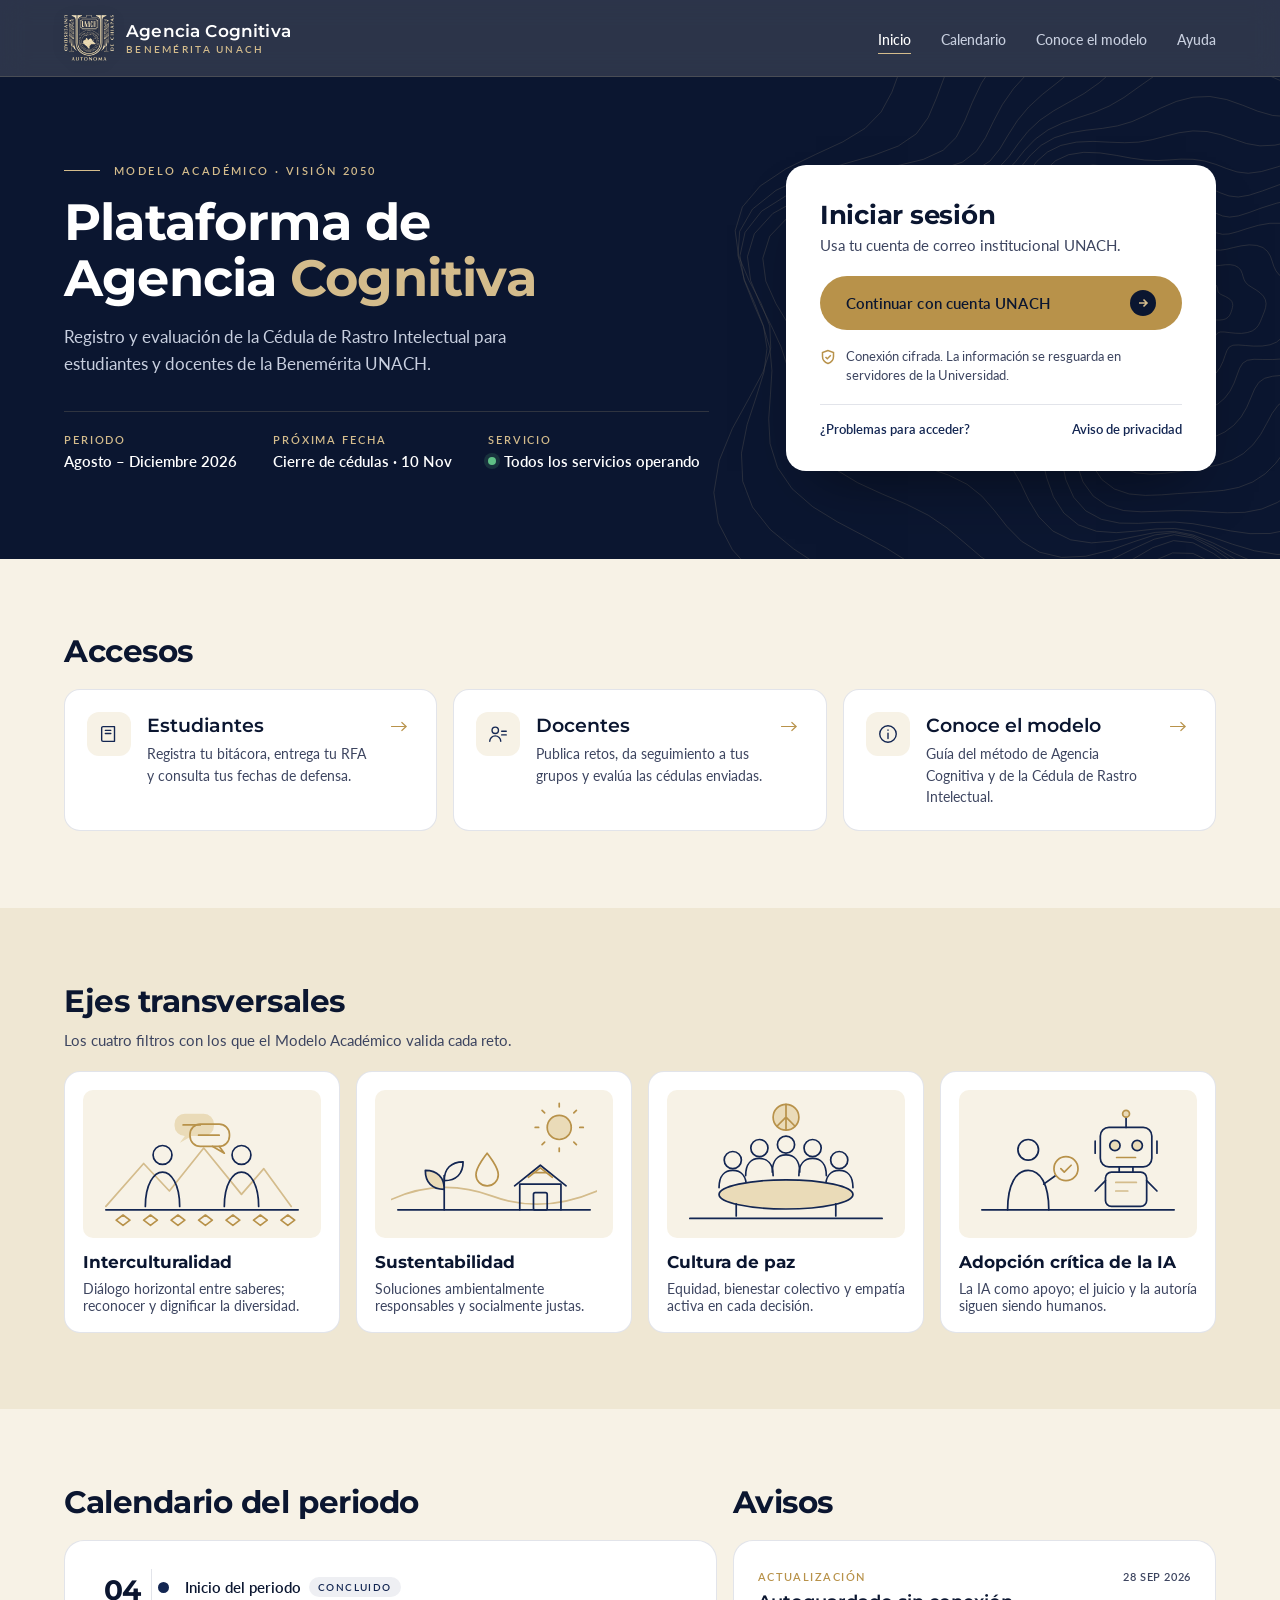
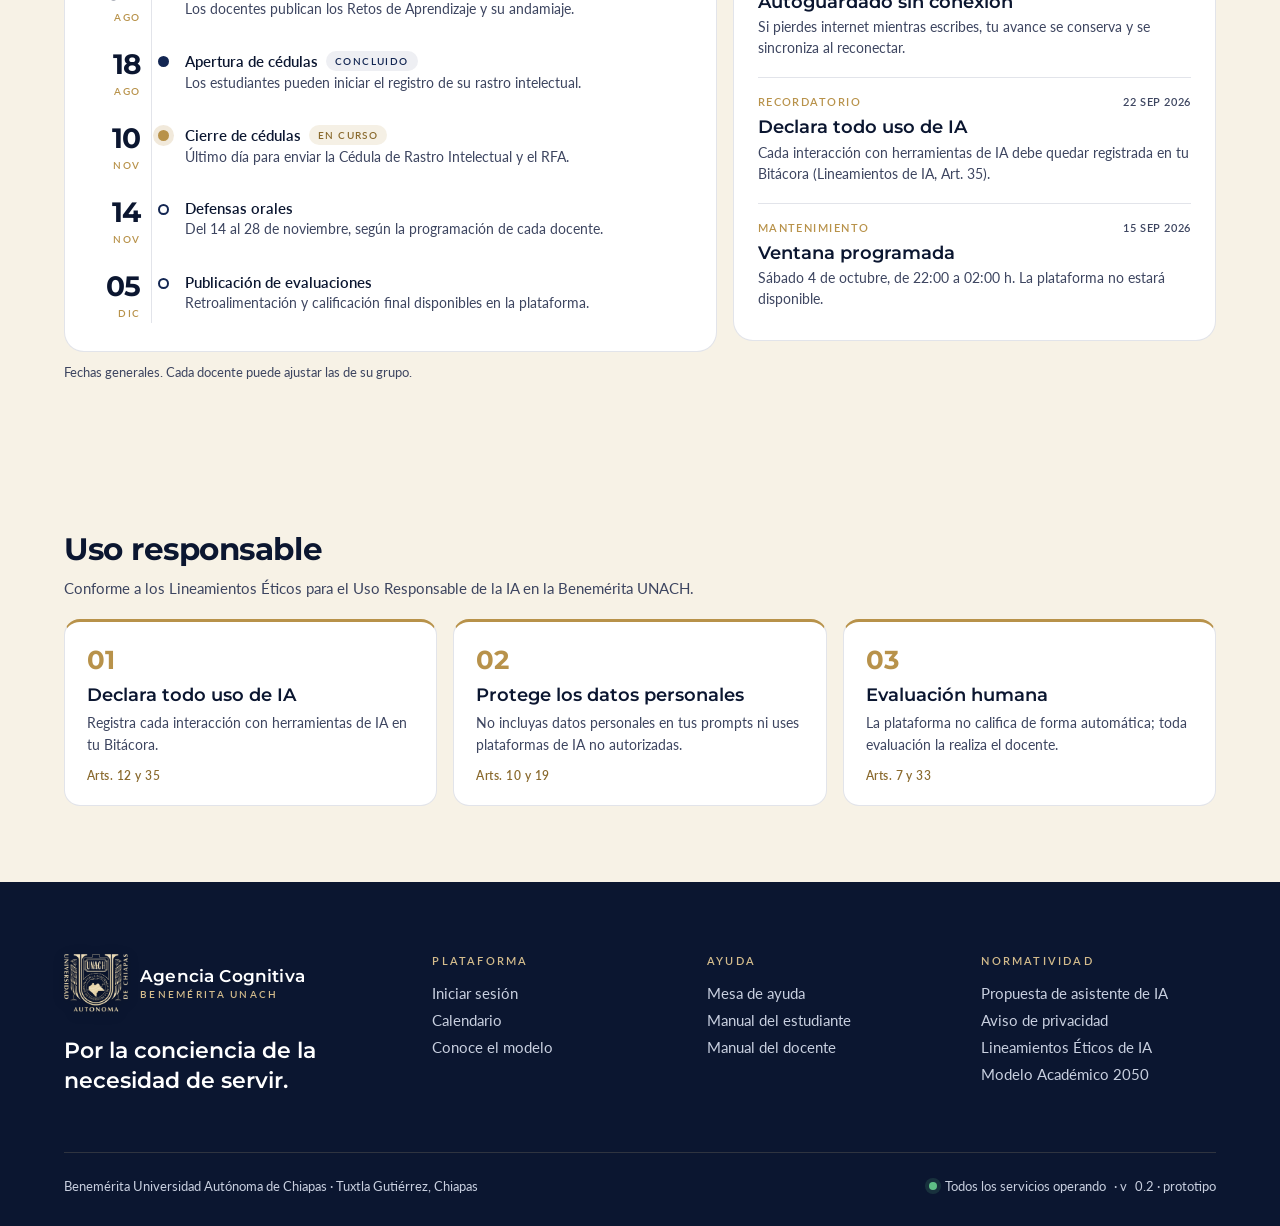
==== commit c0010e95: "Aplica la segunda revisión con la directora al prototipo v3 - Ejes: el estudiante ve por qué aplica " ====
--- a/prototipo-v3/index.html
+++ b/prototipo-v3/index.html
@@ -10,11 +10,11 @@
 <link rel="icon" href="assets/img/favicon.png">
 <link rel="preconnect" href="https://fonts.googleapis.com">
 <link rel="preconnect" href="https://fonts.gstatic.com" crossorigin>
-<link rel="stylesheet" href="https://fonts.googleapis.com/css2?family=Fraunces:ital,opsz,wght@0,9..144,300..700;1,9..144,300..600&family=Manrope:wght@400;500;600;700&display=swap">
-<link rel="stylesheet" href="assets/css/tokens.css">
-<link rel="stylesheet" href="assets/css/site.css">
-<script src="assets/js/data.js" defer></script>
-<script src="assets/js/site.js" defer></script>
+<link rel="stylesheet" href="https://fonts.googleapis.com/css2?family=Montserrat:ital,wght@0,400..800;1,500&family=Lato:wght@400;700;900&display=swap">
+<link rel="stylesheet" href="assets/css/tokens.css?v=20261009">
+<link rel="stylesheet" href="assets/css/site.css?v=20261009">
+<script src="assets/js/data.js?v=20261009" defer></script>
+<script src="assets/js/site.js?v=20261009" defer></script>
 </head>
 <body class="portal">
 <a class="skip" href="#contenido">Saltar al contenido</a>
@@ -90,8 +90,22 @@
   </div>
 </section>
 
+<!-- Ejes transversales -->
+<section class="p-sec p-sec-alt">
+  <div class="wrap">
+    <h2 class="p-title">Ejes transversales</h2>
+    <p class="p-intro">Los cuatro filtros con los que el Modelo Académico valida cada reto.</p>
+    <div class="p-ejes">
+      <a href="modelo.html#ejes" class="p-eje"><svg class="ilu" viewBox="0 0 240 150" aria-hidden="true"><use href="assets/img/ejes.svg#ilu-inter"/></svg><h3>Interculturalidad</h3><p>Diálogo horizontal entre saberes; reconocer y dignificar la diversidad.</p></a>
+      <a href="modelo.html#ejes" class="p-eje"><svg class="ilu" viewBox="0 0 240 150" aria-hidden="true"><use href="assets/img/ejes.svg#ilu-sust"/></svg><h3>Sustentabilidad</h3><p>Soluciones ambientalmente responsables y socialmente justas.</p></a>
+      <a href="modelo.html#ejes" class="p-eje"><svg class="ilu" viewBox="0 0 240 150" aria-hidden="true"><use href="assets/img/ejes.svg#ilu-paz"/></svg><h3>Cultura de paz</h3><p>Equidad, bienestar colectivo y empatía activa en cada decisión.</p></a>
+      <a href="modelo.html#ejes" class="p-eje"><svg class="ilu" viewBox="0 0 240 150" aria-hidden="true"><use href="assets/img/ejes.svg#ilu-ia"/></svg><h3>Adopción crítica de la IA</h3><p>La IA como apoyo; el juicio y la autoría siguen siendo humanos.</p></a>
+    </div>
+  </div>
+</section>
+
 <!-- Calendario y avisos -->
-<section class="p-sec p-sec-alt" id="calendario-sec">
+<section class="p-sec" id="calendario-sec">
   <div class="wrap">
     <div class="cal-grid">
       <div>
--- a/prototipo-v3/assets/css/tokens.css
+++ b/prototipo-v3/assets/css/tokens.css
@@ -28,15 +28,18 @@
   /* Texto y líneas */
   --text-d:#C8CFDF;               /* texto sobre fondo oscuro */
   --text-l:#3D4560;               /* texto sobre fondo claro */
-  --line-d:rgba(212,188,140,.18);
-  --line-l:rgba(19,38,82,.12);
+  --line-d:color-mix(in srgb,var(--gold-2) 18%,transparent);
+  --line-l:color-mix(in srgb,var(--navy) 12%,transparent);
 
-  /* Tipografía */
-  --serif:"Fraunces",Georgia,"Times New Roman",serif;
-  --sans:"Manrope",system-ui,-apple-system,"Segoe UI",Roboto,sans-serif;
+  /* Tipografía: las del sitio institucional unach.mx.
+     Montserrat para títulos, subtítulos y cifras; Lato para el texto.
+     (La variable conserva el nombre --serif para no cambiar cada regla.) */
+  --serif:"Montserrat","Segoe UI",Roboto,Helvetica,Arial,sans-serif;
+  --sans:"Lato","Segoe UI",Roboto,Helvetica,Arial,sans-serif;
 
   /* Movimiento y espaciado */
   --ease:cubic-bezier(.2,.7,.1,1);
   --gut:clamp(16px,5vw,72px);
   --radius:20px;
 }
+
--- a/prototipo-v3/assets/css/site.css
+++ b/prototipo-v3/assets/css/site.css
@@ -24,13 +24,13 @@
 
 /* ---------- Navegación ---------- */
 .nav{position:fixed;inset:0 0 auto;z-index:50;transition:background .4s var(--ease),border-color .4s,transform .4s var(--ease);border-bottom:1px solid transparent}
-.nav.scrolled,.nav.solid{background:rgba(11,22,48,.86);backdrop-filter:blur(14px) saturate(1.2);-webkit-backdrop-filter:blur(14px);border-color:var(--line-d)}
+.nav.scrolled,.nav.solid{background:color-mix(in srgb,var(--ink) 86%,transparent);backdrop-filter:blur(14px) saturate(1.2);-webkit-backdrop-filter:blur(14px);border-color:var(--line-d)}
 .nav.hide{transform:translateY(-100%)}
 .nav .wrap{display:flex;align-items:center;gap:28px;height:76px}
 .brand{display:flex;align-items:center;gap:12px;color:#fff}
 .brand img{width:50px;height:auto;filter:drop-shadow(0 2px 6px rgba(0,0,0,.35))}
 .brand span{display:flex;flex-direction:column;line-height:1.1}
-.brand b{font:500 17px var(--serif);letter-spacing:.01em}
+.brand b{font:600 17px var(--serif);letter-spacing:.01em}
 .brand small{font:600 9.5px var(--sans);letter-spacing:.24em;text-transform:uppercase;color:var(--gold-2);margin-top:3px}
 .nav nav{flex:1;display:flex}
 .nav ul{display:flex;gap:30px;list-style:none;margin:0 0 0 auto;padding:0}
@@ -49,9 +49,9 @@
 .btn-gold::before{content:"";position:absolute;inset:0;background:var(--gold-2);transform:translateY(101%);transition:transform .45s var(--ease);z-index:-1;border-radius:inherit}
 .btn-gold:hover::before{transform:none}
 .btn-gold .arr{background:var(--ink);color:var(--gold-2)}
-.btn-line{color:#fff;border:1px solid rgba(212,188,140,.4);background:transparent}
+.btn-line{color:#fff;border:1px solid color-mix(in srgb,var(--gold-2) 40%,transparent);background:transparent}
 .btn-line:hover{border-color:var(--gold-2)}
-.btn-line .arr{border:1px solid rgba(212,188,140,.4)}
+.btn-line .arr{border:1px solid color-mix(in srgb,var(--gold-2) 40%,transparent)}
 .btn-ink{background:var(--ink);color:var(--paper)}
 .btn-ink .arr{background:var(--gold);color:var(--ink)}
 .btn-sm{height:42px;padding:0 18px;font-size:13.5px}
@@ -62,8 +62,8 @@
    ========================================================= */
 .portal-hero{position:relative;background:var(--ink);color:#fff;overflow:hidden;padding:150px 0 0;--mx:70%;--my:40%}
 .portal-hero::before{content:"";position:absolute;inset:0;background:
-  radial-gradient(560px circle at var(--mx) var(--my),rgba(184,146,74,.13),transparent 60%),
-  radial-gradient(900px 600px at 85% 0%,rgba(36,66,126,.55),transparent 70%),
+  radial-gradient(560px circle at var(--mx) var(--my),color-mix(in srgb,var(--gold) 13%,transparent),transparent 60%),
+  radial-gradient(900px 600px at 85% 0%,color-mix(in srgb,var(--navy-3) 55%,transparent),transparent 70%),
   radial-gradient(700px 500px at 0% 100%,rgba(27,51,102,.7),transparent 70%);pointer-events:none}
 .portal-hero .topo{inset:-10% -15% -20% 25%;opacity:.5}
 .hero-seal{position:absolute;left:-8vw;bottom:-14vw;width:min(48vw,640px);opacity:.05;pointer-events:none}
@@ -71,8 +71,8 @@
 .ph-grid{position:relative;z-index:2;display:grid;grid-template-columns:1.15fr .85fr;gap:clamp(32px,6vw,96px);align-items:center;padding-bottom:90px}
 .eyebrow{display:flex;align-items:center;gap:14px;color:var(--gold-2)}
 .eyebrow::before{content:"";width:36px;height:1px;background:currentColor}
-.portal-hero h1{font:300 clamp(44px,6.4vw,96px)/.95 var(--serif);letter-spacing:-.035em;margin:24px 0 0;font-variation-settings:"opsz" 144}
-.portal-hero h1 em{font-style:italic;color:var(--gold-2)}
+.portal-hero h1{font:700 clamp(36px,5.2vw,70px)/1.05 var(--serif);letter-spacing:-.015em;margin:24px 0 0}
+.portal-hero h1 em{font-style:normal;color:var(--gold-2)}
 .portal-hero h1 .line{display:block;overflow:hidden;padding-bottom:.06em}
 .portal-hero h1 .line>span{display:inline-block;transform:translateY(105%);animation:rise 1.1s var(--ease) forwards}
 .portal-hero h1 .line:nth-child(2)>span{animation-delay:.12s}
@@ -85,9 +85,9 @@
 @keyframes fade{from{opacity:0;transform:translateY(14px)}to{opacity:1;transform:none}}
 
 /* Tarjeta de acceso */
-.access{position:relative;background:rgba(19,38,82,.55);backdrop-filter:blur(18px);-webkit-backdrop-filter:blur(18px);border:1px solid rgba(212,188,140,.24);border-radius:24px;padding:clamp(26px,3vw,38px);box-shadow:0 40px 80px -30px rgba(0,0,0,.6);opacity:0;animation:fade 1s .3s var(--ease) forwards}
-.access::before{content:"";position:absolute;inset:-1px;border-radius:inherit;padding:1px;background:linear-gradient(140deg,rgba(212,188,140,.6),transparent 40%,transparent 70%,rgba(212,188,140,.3));-webkit-mask:linear-gradient(#000 0 0) content-box,linear-gradient(#000 0 0);-webkit-mask-composite:xor;mask-composite:exclude;pointer-events:none}
-.access h2{font:400 30px/1.1 var(--serif);margin:14px 0 8px;letter-spacing:-.015em}
+.access{position:relative;background:color-mix(in srgb,var(--navy) 55%,transparent);backdrop-filter:blur(18px);-webkit-backdrop-filter:blur(18px);border:1px solid color-mix(in srgb,var(--gold-2) 24%,transparent);border-radius:24px;padding:clamp(26px,3vw,38px);box-shadow:0 40px 80px -30px rgba(0,0,0,.6);opacity:0;animation:fade 1s .3s var(--ease) forwards}
+.access::before{content:"";position:absolute;inset:-1px;border-radius:inherit;padding:1px;background:linear-gradient(140deg,color-mix(in srgb,var(--gold-2) 60%,transparent),transparent 40%,transparent 70%,color-mix(in srgb,var(--gold-2) 30%,transparent));-webkit-mask:linear-gradient(#000 0 0) content-box,linear-gradient(#000 0 0);-webkit-mask-composite:xor;mask-composite:exclude;pointer-events:none}
+.access h2{font:700 30px/1.1 var(--serif);margin:14px 0 8px;letter-spacing:-.015em}
 .access p{margin:0;color:var(--text-d);font-size:14.5px;line-height:1.6}
 .access .btn{margin-top:26px}
 .access .alt{display:flex;justify-content:space-between;gap:12px;flex-wrap:wrap;margin-top:22px;padding-top:18px;border-top:1px solid var(--line-d);font-size:13px;color:var(--text-d)}
@@ -106,9 +106,9 @@
 /* Secciones del portal */
 .block-sec{padding:clamp(72px,9vw,128px) 0}
 .sec-top{display:flex;justify-content:space-between;align-items:flex-end;gap:24px;margin-bottom:40px;flex-wrap:wrap}
-.sec-top h2{font:300 clamp(32px,3.8vw,52px)/1 var(--serif);letter-spacing:-.025em;margin:12px 0 0}
-.sec-top h2 em{font-style:italic;color:var(--gold)}
-.kicker{font:400 italic 15px var(--serif);color:var(--gold)}
+.sec-top h2{font:700 clamp(32px,3.8vw,52px)/1 var(--serif);letter-spacing:-.015em;margin:12px 0 0}
+.sec-top h2 em{font-style:normal;color:var(--gold)}
+.kicker{font:700 15px var(--serif);color:var(--gold)}
 .more{font-weight:600;font-size:14px;color:var(--navy);display:inline-flex;gap:8px;align-items:center;border-bottom:1px solid var(--line-l);padding-bottom:4px;transition:border-color .3s}
 .more:hover{border-color:var(--gold)}
 
@@ -116,10 +116,10 @@
 .roles{display:grid;grid-template-columns:repeat(4,1fr);gap:16px}
 .role{position:relative;background:#fff;border:1px solid var(--line-l);border-radius:var(--radius);padding:28px 26px 26px;display:flex;flex-direction:column;min-height:300px;overflow:hidden;isolation:isolate;transition:transform .5s var(--ease),box-shadow .5s var(--ease),color .5s}
 .role::before{content:"";position:absolute;inset:0;background:var(--ink);transform:translateY(101%);transition:transform .6s var(--ease);z-index:-1}
-.role:hover{transform:translateY(-4px);box-shadow:0 30px 60px -30px rgba(11,22,48,.35);color:#fff}
+.role:hover{transform:translateY(-4px);box-shadow:0 30px 60px -30px color-mix(in srgb,var(--ink) 35%,transparent);color:#fff}
 .role:hover::before{transform:none}
-.role .n{font:300 italic 14px var(--serif);color:var(--gold)}
-.role h3{font:400 26px/1.1 var(--serif);margin:14px 0 10px;letter-spacing:-.01em}
+.role .n{font:700 14px var(--serif);color:var(--gold)}
+.role h3{font:700 26px/1.1 var(--serif);margin:14px 0 10px;letter-spacing:-.01em}
 .role p{margin:0;color:var(--text-l);font-size:14.5px;line-height:1.6;transition:color .5s}
 .role:hover p{color:var(--text-d)}
 .role ul{list-style:none;padding:0;margin:18px 0 0;display:grid;gap:8px;font-size:13.5px}
@@ -136,41 +136,41 @@
 /* Calendario y avisos */
 .cal-grid{display:grid;grid-template-columns:1.35fr 1fr;gap:16px}
 .panel{background:#fff;border:1px solid var(--line-l);border-radius:var(--radius);padding:clamp(22px,2.6vw,34px)}
-.panel h3{font:400 24px var(--serif);margin:0;letter-spacing:-.01em}
+.panel h3{font:700 24px var(--serif);margin:0;letter-spacing:-.01em}
 .panel .sub{color:var(--text-l);font-size:13.5px;margin-top:4px}
 .timeline{list-style:none;padding:0;margin:26px 0 0;position:relative}
 .timeline::before{content:"";position:absolute;left:62px;top:8px;bottom:8px;width:1px;background:var(--line-l)}
 .timeline li{display:grid;grid-template-columns:52px 20px 1fr;gap:12px;align-items:start;padding:12px 0}
 .timeline .d{text-align:right;line-height:1}
-.timeline .d b{display:block;font:300 28px var(--serif);color:var(--ink);letter-spacing:-.02em}
+.timeline .d b{display:block;font:700 28px var(--serif);color:var(--ink);letter-spacing:-.015em}
 .timeline .d small{font:600 10px var(--sans);letter-spacing:.16em;text-transform:uppercase;color:var(--gold)}
 .timeline .pt{width:11px;height:11px;border-radius:50%;border:2px solid var(--navy);background:#fff;margin:9px auto 0;position:relative;z-index:1}
 .timeline li.done .pt{background:var(--navy)}
-.timeline li.now .pt{border-color:var(--gold);background:var(--gold);box-shadow:0 0 0 5px rgba(184,146,74,.2)}
+.timeline li.now .pt{border-color:var(--gold);background:var(--gold);box-shadow:0 0 0 5px color-mix(in srgb,var(--gold) 20%,transparent)}
 .timeline h4{margin:4px 0 2px;font-size:15px;font-weight:600}
 .timeline p{margin:0;color:var(--text-l);font-size:13.5px;line-height:1.5}
 .tag{display:inline-block;font:600 10px var(--sans);letter-spacing:.14em;text-transform:uppercase;padding:4px 9px;border-radius:99px;margin-left:8px;vertical-align:2px}
-.tag.now{background:rgba(184,146,74,.14);color:#8A6A2E}
-.tag.done{background:rgba(19,38,82,.07);color:var(--navy)}
+.tag.now{background:color-mix(in srgb,var(--gold) 14%,transparent);color:#8A6A2E}
+.tag.done{background:color-mix(in srgb,var(--navy) 7%,transparent);color:var(--navy)}
 .news{list-style:none;padding:0;margin:20px 0 0}
 .news li{padding:18px 0;border-top:1px solid var(--line-l)}
 .news li:first-child{border-top:0}
 .news .k{display:flex;justify-content:space-between;gap:12px;font:600 10.5px var(--sans);letter-spacing:.14em;text-transform:uppercase;color:var(--gold)}
 .news .k time{color:var(--text-l);letter-spacing:.06em}
-.news h4{margin:8px 0 4px;font:500 18px/1.25 var(--serif)}
+.news h4{margin:8px 0 4px;font:600 18px/1.25 var(--serif)}
 .news p{margin:0;color:var(--text-l);font-size:13.5px;line-height:1.55}
 
 /* Compromisos de uso */
 .rules{background:var(--ink);color:#fff;border-radius:28px;padding:clamp(28px,4vw,56px);display:grid;grid-template-columns:.8fr 1.2fr;gap:clamp(28px,5vw,72px);overflow:hidden;position:relative}
 .rules .topo{inset:-40% -20% -40% 30%;opacity:.25}
-.rules h2{font:300 clamp(30px,3.4vw,46px)/1.05 var(--serif);margin:14px 0 14px;letter-spacing:-.02em;position:relative}
-.rules h2 em{color:var(--gold-2);font-style:italic}
+.rules h2{font:700 clamp(30px,3.4vw,46px)/1.05 var(--serif);margin:14px 0 14px;letter-spacing:-.015em;position:relative}
+.rules h2 em{color:var(--gold-2);font-style:normal}
 .rules > div > p{color:var(--text-d);line-height:1.65;margin:0;position:relative}
 .rules ol{list-style:none;padding:0;margin:0;display:grid;gap:0;counter-reset:r;position:relative}
 .rules li{counter-increment:r;display:grid;grid-template-columns:56px 1fr;gap:18px;padding:22px 0;border-top:1px solid var(--line-d)}
 .rules li:last-child{border-bottom:1px solid var(--line-d)}
-.rules li::before{content:counter(r,decimal-leading-zero);font:300 34px/1 var(--serif);color:var(--gold-2)}
-.rules h4{margin:0 0 6px;font:500 19px var(--serif)}
+.rules li::before{content:counter(r,decimal-leading-zero);font:700 34px/1 var(--serif);color:var(--gold-2)}
+.rules h4{margin:0 0 6px;font:600 19px var(--serif)}
 .rules li p{margin:0;color:var(--text-d);font-size:14px;line-height:1.6}
 .rules li small{display:block;margin-top:8px;color:var(--gold-2);font-size:11.5px;letter-spacing:.06em}
 
@@ -179,8 +179,8 @@
    ========================================================= */
 .page-hero{position:relative;background:var(--ink);color:#fff;overflow:hidden;padding:170px 0 90px}
 .page-hero .topo{inset:-30% -10% -40% 30%;opacity:.45}
-.page-hero h1{font:300 clamp(42px,6vw,88px)/.95 var(--serif);letter-spacing:-.035em;margin:22px 0 0;max-width:14ch;position:relative}
-.page-hero h1 em{font-style:italic;color:var(--gold-2)}
+.page-hero h1{font:700 clamp(34px,5vw,64px)/1.05 var(--serif);letter-spacing:-.015em;margin:22px 0 0;max-width:14ch;position:relative}
+.page-hero h1 em{font-style:normal;color:var(--gold-2)}
 .page-hero p{max-width:600px;margin:26px 0 0;color:var(--text-d);font-size:17px;line-height:1.7;position:relative}
 .toc{position:relative;display:flex;flex-wrap:wrap;gap:8px;margin-top:40px}
 .toc a{font-size:13px;padding:9px 15px;border-radius:99px;border:1px solid var(--line-d);color:var(--gold-3);transition:background .3s,color .3s}
@@ -189,17 +189,17 @@
 section{position:relative}
 .sec{padding:clamp(90px,11vw,160px) 0}
 .sec-head{display:grid;grid-template-columns:200px 1fr;gap:40px;margin-bottom:clamp(44px,6vw,76px)}
-.sec-num{font:400 italic 15px var(--serif);color:var(--gold);padding-top:10px;border-top:1px solid var(--line-l)}
-h2.title{font:300 clamp(34px,4.6vw,66px)/1.02 var(--serif);letter-spacing:-.03em;margin:0;max-width:17ch}
-h2.title em{font-style:italic;color:var(--gold)}
+.sec-num{font:700 15px var(--serif);color:var(--gold);padding-top:10px;border-top:1px solid var(--line-l)}
+h2.title{font:700 clamp(28px,3.6vw,48px)/1.1 var(--serif);letter-spacing:-.015em;margin:0;max-width:17ch}
+h2.title em{font-style:normal;color:var(--gold)}
 .dark h2.title{color:#fff}.dark h2.title em{color:var(--gold-2)}
 .dark .sec-num{border-color:var(--line-d);color:var(--gold-2)}
 
 /* Qué es */
-.manifest .big{font:300 clamp(26px,3.3vw,48px)/1.24 var(--serif);letter-spacing:-.02em;max-width:24ch;margin:0}
-.manifest .big .w{color:rgba(11,22,48,.14);transition:color .4s}
+.manifest .big{font:600 clamp(22px,2.7vw,38px)/1.32 var(--serif);letter-spacing:-.015em;max-width:24ch;margin:0}
+.manifest .big .w{color:color-mix(in srgb,var(--ink) 14%,transparent);transition:color .4s}
 .manifest .big .w.lit{color:var(--ink)}
-.manifest .big .w.gold.lit{color:var(--gold);font-style:italic}
+.manifest .big .w.gold.lit{color:var(--gold);font-style:normal}
 .manifest-foot{display:grid;grid-template-columns:200px 1fr 1fr;gap:40px;margin-top:72px;padding-top:28px;border-top:1px solid var(--line-l)}
 .manifest-foot p{margin:0;color:var(--text-l);line-height:1.7;font-size:15.5px}
 .manifest-foot .label{color:var(--gold)}
@@ -210,56 +210,56 @@
 .m-rail .stick{position:sticky;top:120px}
 .m-rail .bar{width:1px;height:240px;background:var(--line-l);margin-top:24px;position:relative;overflow:hidden}
 .m-rail .bar i{position:absolute;inset:0 0 auto;height:0;background:var(--gold)}
-.m-rail .count{font:300 64px/1 var(--serif);letter-spacing:-.04em}
+.m-rail .count{font:700 64px/1 var(--serif);letter-spacing:-.015em}
 .m-rail .count small{font-size:20px;color:var(--gold)}
 .steps{list-style:none;margin:0;padding:0}
 .steps li{display:grid;grid-template-columns:120px 1fr 160px;gap:32px;align-items:start;padding:40px 0;border-top:1px solid var(--line-l);position:relative}
 .steps li:last-child{border-bottom:1px solid var(--line-l)}
 .steps li::before{content:"";position:absolute;left:0;top:-1px;height:1px;width:0;background:var(--ink);transition:width .9s var(--ease)}
 .steps li.in::before{width:100%}
-.steps .n{font:300 clamp(54px,6vw,88px)/.8 var(--serif);color:transparent;-webkit-text-stroke:1px var(--gold);letter-spacing:-.04em;transition:color .5s}
+.steps .n{font:700 clamp(44px,5vw,70px)/.9 var(--serif);color:var(--gold-2);letter-spacing:-.015em;transition:color .5s}
 .steps li:hover .n{color:var(--gold)}
-.steps h3{font:400 clamp(24px,2.4vw,34px)/1.1 var(--serif);margin:0 0 12px;letter-spacing:-.015em}
+.steps h3{font:700 clamp(24px,2.4vw,34px)/1.1 var(--serif);margin:0 0 12px;letter-spacing:-.015em}
 .steps p{margin:0;color:var(--text-l);line-height:1.7;max-width:56ch}
 .steps .who{justify-self:end;display:flex;flex-direction:column;align-items:flex-end;gap:8px}
 .chip{font:600 10.5px var(--sans);letter-spacing:.16em;text-transform:uppercase;padding:7px 12px;border-radius:99px;border:1px solid var(--line-l);color:var(--navy)}
-.chip.g{border-color:rgba(184,146,74,.5);color:#8A6A2E;background:rgba(184,146,74,.08)}
+.chip.g{border-color:color-mix(in srgb,var(--gold) 50%,transparent);color:#8A6A2E;background:color-mix(in srgb,var(--gold) 8%,transparent)}
 
 /* Cédula: tarjetas apiladas */
 .cedula{background:var(--ink);color:#fff;overflow:clip}
 .cedula .topo{inset:auto -20% -30% -20%;height:90%;opacity:.3}
 .stack{position:relative}
 .cblock{position:sticky;top:110px;display:grid;grid-template-columns:1.1fr .9fr;gap:40px;min-height:min(520px,72vh);margin-bottom:40px;padding:clamp(28px,4vw,56px);border-radius:28px;border:1px solid var(--line-d);background:linear-gradient(160deg,var(--navy-2),var(--navy) 60%);box-shadow:0 -30px 60px -30px rgba(0,0,0,.6);overflow:hidden;transform-origin:center top}
-.cblock:nth-child(2){top:130px;background:linear-gradient(160deg,#1E3A70,#162D5E 60%)}
-.cblock:nth-child(3){top:150px;background:linear-gradient(160deg,#21407A,#193266 60%)}
-.cblock:nth-child(4){top:170px;background:linear-gradient(160deg,#F1E6CB,#E6D6B0);color:var(--ink);border-color:rgba(11,22,48,.1)}
-.cblock .roman{font:300 clamp(80px,10vw,150px)/.8 var(--serif);color:var(--gold-2);letter-spacing:-.04em}
+.cblock:nth-child(2){top:130px;background:linear-gradient(160deg,var(--navy-2),var(--navy-2) 60%)}
+.cblock:nth-child(3){top:150px;background:linear-gradient(160deg,var(--navy-2),var(--navy-2) 60%)}
+.cblock:nth-child(4){top:170px;background:linear-gradient(160deg,#F1E6CB,#E6D6B0);color:var(--ink);border-color:color-mix(in srgb,var(--ink) 10%,transparent)}
+.cblock .roman{font:800 clamp(64px,8vw,112px)/.85 var(--serif);color:var(--gold-2);letter-spacing:-.015em}
 .cblock:nth-child(4) .roman{color:var(--gold)}
-.cblock h3{font:400 clamp(28px,3vw,44px)/1.05 var(--serif);margin:26px 0 16px;letter-spacing:-.02em}
+.cblock h3{font:700 clamp(28px,3vw,44px)/1.05 var(--serif);margin:26px 0 16px;letter-spacing:-.015em}
 .cblock p.desc{color:var(--text-d);line-height:1.7;max-width:46ch;margin:0}
 .cblock:nth-child(4) p.desc{color:var(--text-l)}
 .fields{list-style:none;padding:0;margin:28px 0 0;display:flex;flex-wrap:wrap;gap:8px}
 .fields li{font-size:13px;padding:8px 14px;border-radius:99px;border:1px solid var(--line-d);color:var(--gold-3)}
-.cblock:nth-child(4) .fields li{border-color:rgba(11,22,48,.15);color:var(--navy)}
+.cblock:nth-child(4) .fields li{border-color:color-mix(in srgb,var(--ink) 15%,transparent);color:var(--navy)}
 .viz{align-self:center}
 .chat{display:flex;flex-direction:column;gap:12px}
 .bub{max-width:88%;padding:14px 16px;border-radius:16px;font-size:13.5px;line-height:1.55}
 .bub.q{align-self:flex-end;background:var(--gold);color:var(--ink);border-bottom-right-radius:4px}
 .bub.a{background:rgba(255,255,255,.07);border:1px solid var(--line-d);border-bottom-left-radius:4px;color:#E6E9F2}
-.bub.h{border:1px dashed rgba(212,188,140,.5);color:var(--gold-3)}
+.bub.h{border:1px dashed color-mix(in srgb,var(--gold-2) 50%,transparent);color:var(--gold-3)}
 .bub .label{display:block;font-size:9px;margin-bottom:6px;opacity:.75}
 .cards-desc{display:flex;flex-direction:column;gap:12px}
 .cd{border:1px solid var(--line-d);border-radius:14px;padding:14px 16px;background:rgba(255,255,255,.04)}
-.cd b{font:400 17px var(--serif)}
+.cd b{font:700 17px var(--serif)}
 .cd small{display:block;color:var(--text-d);margin-top:6px;font-size:12.5px;line-height:1.5}
 .cd.x b{text-decoration:line-through;text-decoration-color:var(--err);text-decoration-thickness:1.5px;color:var(--text-d)}
-.cd.ok{border-color:rgba(212,188,140,.5)}
+.cd.ok{border-color:color-mix(in srgb,var(--gold-2) 50%,transparent)}
 .quad{display:grid;grid-template-columns:1fr 1fr;gap:10px}
 .quad > div{aspect-ratio:1.25;border-radius:16px;border:1px solid var(--line-d);padding:16px;display:flex;flex-direction:column;justify-content:space-between;background:rgba(255,255,255,.04)}
 .quad svg{width:30px;height:30px;stroke:var(--gold-2);fill:none;stroke-width:1.3}
-.quad span{font:400 16px/1.15 var(--serif)}
-.sign{border-top:1px solid rgba(11,22,48,.2);padding-top:18px}
-.sign p{font:300 italic clamp(18px,1.6vw,22px)/1.5 var(--serif);margin:0;color:var(--navy)}
+.quad span{font:700 16px/1.15 var(--serif)}
+.sign{border-top:1px solid color-mix(in srgb,var(--ink) 20%,transparent);padding-top:18px}
+.sign p{font:700 clamp(18px,1.6vw,22px)/1.5 var(--serif);margin:0;color:var(--navy)}
 .sign svg{width:200px;margin-top:18px;stroke:var(--navy);fill:none;stroke-width:1.4}
 .sign .label{color:#8A6A2E;margin-top:8px;display:block}
 
@@ -267,23 +267,23 @@
 .teach-grid{display:grid;grid-template-columns:.85fr 1.15fr;gap:clamp(40px,6vw,96px);align-items:center}
 .feat{list-style:none;padding:0;margin:40px 0 0}
 .feat li{display:grid;grid-template-columns:44px 1fr;gap:18px;padding:24px 0;border-top:1px solid var(--line-l)}
-.feat li span.i{width:44px;height:44px;border-radius:50%;border:1px solid rgba(184,146,74,.5);display:grid;place-items:center;font:italic 400 16px var(--serif);color:var(--gold)}
-.feat h4{margin:0 0 6px;font:500 20px var(--serif)}
+.feat li span.i{width:44px;height:44px;border-radius:50%;border:1px solid color-mix(in srgb,var(--gold) 50%,transparent);display:grid;place-items:center;font:700 16px var(--serif);color:var(--gold)}
+.feat h4{margin:0 0 6px;font:600 20px var(--serif)}
 .feat p{margin:0;color:var(--text-l);line-height:1.65;font-size:15px}
 .mock-wrap{perspective:1600px}
-.mock{border-radius:18px;background:#fff;box-shadow:0 60px 100px -40px rgba(11,22,48,.45),0 0 0 1px rgba(11,22,48,.08);overflow:hidden;transform:rotateY(-8deg) rotateX(4deg);transition:transform .6s var(--ease);font-size:12px}
+.mock{border-radius:18px;background:#fff;box-shadow:0 60px 100px -40px color-mix(in srgb,var(--ink) 45%,transparent),0 0 0 1px color-mix(in srgb,var(--ink) 8%,transparent);overflow:hidden;transform:rotateY(-8deg) rotateX(4deg);transition:transform .6s var(--ease);font-size:12px}
 .mock-bar{display:flex;align-items:center;gap:6px;padding:12px 14px;background:var(--ink);color:var(--text-d)}
 .mock-bar i{width:9px;height:9px;border-radius:50%;background:rgba(255,255,255,.18)}
 .mock-bar span{margin-left:12px;font-size:11px;letter-spacing:.05em}
 .mock-body{display:grid;grid-template-columns:1.2fr 1fr;min-height:380px}
 .mock-l{padding:20px;border-right:1px solid #ECEEF3;position:relative}
 .mock-l::before{content:"";position:absolute;left:31px;top:58px;bottom:24px;width:1px;background:#E3E6EE}
-.mk-t{font:500 15px var(--serif);color:var(--ink);margin-bottom:14px}
+.mk-t{font:600 15px var(--serif);color:var(--ink);margin-bottom:14px}
 .mk-item{position:relative;padding-left:28px;margin-bottom:12px}
 .mk-item::before{content:"";position:absolute;left:6px;top:8px;width:10px;height:10px;border-radius:50%;border:2px solid var(--navy);background:#fff}
 .mk-item.gold::before{border-color:var(--gold)} .mk-item.red::before{border-color:var(--err)}
 .mk-item div{border:1px solid #ECEEF3;border-radius:10px;padding:9px 11px;color:#4A5168;line-height:1.45}
-.mk-item.flag div{border-color:var(--gold);box-shadow:0 0 0 3px rgba(184,146,74,.15)}
+.mk-item.flag div{border-color:var(--gold);box-shadow:0 0 0 3px color-mix(in srgb,var(--gold) 15%,transparent)}
 .mk-item b{display:block;color:var(--ink);font-size:11px;margin-bottom:3px}
 .mock-r{padding:20px;background:#FBFAF6}
 .mk-row{margin-bottom:12px}
@@ -292,7 +292,7 @@
 .mk-lv i{height:22px;border-radius:6px;border:1px solid #E3E6EE;background:#fff}
 .mk-lv i.s{background:var(--navy);border-color:var(--navy)}
 .mk-score{display:flex;align-items:baseline;gap:6px;margin:14px 0}
-.mk-score b{font:300 40px var(--serif);color:var(--ink)}
+.mk-score b{font:700 40px var(--serif);color:var(--ink)}
 .mk-score span{color:#7A8199}
 .mk-q{border:1px solid var(--gold-2);background:#FCF7EA;border-radius:10px;padding:9px 11px;color:#5A4A2A;line-height:1.45;margin-top:6px}
 
@@ -305,8 +305,8 @@
 .axis:hover::before{transform:none}
 .axis svg{width:56px;height:56px;stroke:var(--gold);fill:none;stroke-width:1.1;margin-bottom:auto}
 .axis:hover svg{stroke:var(--gold-2)}
-.axis .k{font:400 italic 13px var(--serif);color:var(--gold);margin-bottom:10px}
-.axis h3{font:400 28px/1.05 var(--serif);margin:0 0 14px;letter-spacing:-.015em}
+.axis .k{font:700 13px var(--serif);color:var(--gold);margin-bottom:10px}
+.axis h3{font:700 28px/1.05 var(--serif);margin:0 0 14px;letter-spacing:-.015em}
 .axis p{margin:0;font-size:14.5px;line-height:1.6;color:var(--text-l);transition:color .5s}
 .axis:hover p{color:var(--text-d)}
 
@@ -317,7 +317,7 @@
 .facts{list-style:none;padding:0;margin:0;border-top:1px solid var(--line-d)}
 .facts li{display:grid;grid-template-columns:28px 1fr;gap:16px;padding:22px 0;border-bottom:1px solid var(--line-d)}
 .facts svg{width:22px;height:22px;stroke:var(--gold-2);fill:none;stroke-width:1.5;margin-top:2px}
-.facts h4{margin:0 0 4px;font:500 18px var(--serif)}
+.facts h4{margin:0 0 4px;font:600 18px var(--serif)}
 .facts p{margin:0;color:var(--text-d);font-size:14px;line-height:1.6}
 .facts small{color:var(--gold-2);font-size:11.5px;letter-spacing:.05em}
 
@@ -325,7 +325,7 @@
 .faq{max-width:900px}
 .faq details{border-top:1px solid var(--line-l)}
 .faq details:last-child{border-bottom:1px solid var(--line-l)}
-.faq summary{list-style:none;cursor:pointer;display:flex;justify-content:space-between;align-items:center;gap:20px;padding:26px 0;font:400 clamp(19px,1.8vw,24px)/1.3 var(--serif)}
+.faq summary{list-style:none;cursor:pointer;display:flex;justify-content:space-between;align-items:center;gap:20px;padding:26px 0;font:700 clamp(19px,1.8vw,24px)/1.3 var(--serif)}
 .faq summary::-webkit-details-marker{display:none}
 .faq summary i{flex:none;width:36px;height:36px;border-radius:50%;border:1px solid var(--line-l);display:grid;place-items:center;transition:transform .4s var(--ease),background .3s}
 .faq details[open] summary i{transform:rotate(45deg);background:var(--gold);border-color:var(--gold)}
@@ -335,7 +335,7 @@
 footer{background:var(--ink);color:var(--text-d);padding:72px 0 32px}
 .foot{display:grid;grid-template-columns:1.4fr 1fr 1fr 1fr;gap:40px;padding-bottom:56px;border-bottom:1px solid var(--line-d)}
 .foot .brand img{width:64px}
-.foot .motto{font:300 italic 22px/1.35 var(--serif);color:#fff;margin:24px 0 0;max-width:20ch}
+.foot .motto{font:700 22px/1.35 var(--serif);color:#fff;margin:24px 0 0;max-width:20ch}
 .foot h5{font:600 11px var(--sans);letter-spacing:.2em;text-transform:uppercase;color:var(--gold-2);margin:0 0 18px}
 .foot ul{list-style:none;padding:0;margin:0;display:grid;gap:10px;font-size:14.5px}
 .foot ul a:hover{color:#fff}
@@ -360,12 +360,12 @@
   .foot{grid-template-columns:1fr 1fr}
 }
 @media (max-width:820px){
-  .nav ul{position:fixed;inset:76px 0 auto;flex-direction:column;gap:0;background:rgba(11,22,48,.97);padding:10px var(--gut) 24px;transform:translateY(-120%);transition:transform .45s var(--ease);margin:0;border-bottom:1px solid var(--line-d)}
+  .nav ul{position:fixed;inset:76px 0 auto;flex-direction:column;gap:0;background:color-mix(in srgb,var(--ink) 97%,transparent);padding:10px var(--gut) 24px;transform:translateY(-120%);transition:transform .45s var(--ease);margin:0;border-bottom:1px solid var(--line-d)}
   .nav ul.open{transform:none}
   .nav ul a{display:block;padding:16px 0;font-size:17px;border-bottom:1px solid var(--line-d)}
   .nav .btn-sm{display:none}
   .burger{display:block}
-  .nav{background:rgba(11,22,48,.86);backdrop-filter:blur(14px);-webkit-backdrop-filter:blur(14px)}
+  .nav{background:color-mix(in srgb,var(--ink) 86%,transparent);backdrop-filter:blur(14px);-webkit-backdrop-filter:blur(14px)}
   .portal-hero{padding-top:120px}
   .sec-head,.method-grid,.manifest-foot{grid-template-columns:1fr;gap:20px}
   .m-rail{display:none}
@@ -401,14 +401,14 @@
 .p-hero .topo{inset:-20% -10% -20% 40%;opacity:.28}
 .p-hero-grid{position:relative;display:grid;grid-template-columns:1.2fr .8fr;gap:clamp(32px,6vw,88px);align-items:center}
 .p-hero-grid > *{min-width:0}
-.p-hero h1{font:300 clamp(36px,4.6vw,64px)/1.02 var(--serif);letter-spacing:-.03em;margin:18px 0 0;max-width:15ch}
-.p-hero h1 em{font-style:italic;color:var(--gold-2)}
+.p-hero h1{font:700 clamp(32px,4vw,54px)/1.08 var(--serif);letter-spacing:-.015em;margin:18px 0 0;max-width:15ch}
+.p-hero h1 em{font-style:normal;color:var(--gold-2)}
 .p-lead{max-width:520px;margin:18px 0 0;color:var(--text-d);font-size:17px;line-height:1.6}
 .p-facts{display:flex;flex-wrap:wrap;gap:12px 36px;margin:34px 0 0;padding-top:22px;border-top:1px solid var(--line-d)}
 .p-facts dt{font:600 10.5px var(--sans);letter-spacing:.18em;text-transform:uppercase;color:var(--gold-2)}
 .p-facts dd{margin:6px 0 0;font-size:15px;font-weight:600;display:flex;align-items:center;gap:8px}
 .p-login{background:#fff;color:var(--ink);border-radius:var(--radius);padding:clamp(24px,3vw,34px);box-shadow:0 30px 60px -30px rgba(0,0,0,.55)}
-.p-login h2{font:400 26px var(--serif);margin:0;letter-spacing:-.01em}
+.p-login h2{font:700 26px var(--serif);margin:0;letter-spacing:-.01em}
 .p-login > p{margin:6px 0 0;color:var(--text-l);font-size:14.5px}
 .p-login .btn{margin-top:22px}
 .p-login .secure{color:var(--text-l)}
@@ -419,16 +419,16 @@
 
 .p-sec{padding:clamp(48px,6vw,80px) 0}
 .p-sec-alt{background:var(--paper-2)}
-.p-title{font:400 clamp(24px,2.4vw,32px)/1.1 var(--serif);letter-spacing:-.015em;margin:0 0 20px}
+.p-title{font:700 clamp(24px,2.4vw,32px)/1.1 var(--serif);letter-spacing:-.015em;margin:0 0 20px}
 .p-intro{margin:-8px 0 22px;color:var(--text-l);font-size:15px}
 .p-note{margin:12px 0 0;color:var(--text-l);font-size:13px}
 
 .p-cards{display:grid;grid-template-columns:repeat(3,1fr);gap:16px}
 .p-card{display:grid;grid-template-columns:44px 1fr 24px;gap:16px;align-items:start;background:#fff;border:1px solid var(--line-l);border-radius:16px;padding:22px;transition:border-color .25s,box-shadow .25s}
-.p-card:hover{border-color:var(--gold);box-shadow:0 12px 30px -18px rgba(11,22,48,.35)}
+.p-card:hover{border-color:var(--gold);box-shadow:0 12px 30px -18px color-mix(in srgb,var(--ink) 35%,transparent)}
 .p-ico{width:44px;height:44px;border-radius:12px;background:var(--paper);display:grid;place-items:center}
 .p-ico svg{width:22px;height:22px;stroke:var(--navy);fill:none;stroke-width:1.5;stroke-linecap:round;stroke-linejoin:round}
-.p-card h3{margin:2px 0 6px;font:500 19px var(--serif)}
+.p-card h3{margin:2px 0 6px;font:600 19px var(--serif)}
 .p-card p{margin:0;color:var(--text-l);font-size:14px;line-height:1.55}
 .p-go{color:var(--gold);font-size:18px;margin-top:2px;transition:transform .25s}
 .p-card:hover .p-go{transform:translateX(3px)}
@@ -439,8 +439,8 @@
 
 .p-rules{list-style:none;padding:0;margin:0;display:grid;grid-template-columns:repeat(3,1fr);gap:16px;counter-reset:r}
 .p-rules li{counter-increment:r;background:#fff;border:1px solid var(--line-l);border-radius:16px;padding:22px;border-top:3px solid var(--gold)}
-.p-rules li::before{content:counter(r,decimal-leading-zero);font:300 26px var(--serif);color:var(--gold);display:block;margin-bottom:8px}
-.p-rules h3{margin:0 0 6px;font:500 18px var(--serif)}
+.p-rules li::before{content:counter(r,decimal-leading-zero);font:700 26px var(--serif);color:var(--gold);display:block;margin-bottom:8px}
+.p-rules h3{margin:0 0 6px;font:600 18px var(--serif)}
 .p-rules p{margin:0;color:var(--text-l);font-size:14px;line-height:1.55}
 .p-rules small{display:block;margin-top:12px;font-size:12px;color:#8A6A2E;font-weight:600;letter-spacing:.04em}
 
@@ -455,8 +455,8 @@
 /* Propuesta de IA (ia.html) */
 .ia-opts{display:grid;grid-template-columns:repeat(3,1fr);gap:16px}
 .ia-opt{padding:24px}
-.ia-opt.rec{border-color:var(--gold);box-shadow:0 0 0 3px rgba(184,146,74,.15)}
-.ia-opt h3{font:500 19px/1.25 var(--serif);margin:12px 0 8px}
+.ia-opt.rec{border-color:var(--gold);box-shadow:0 0 0 3px color-mix(in srgb,var(--gold) 15%,transparent)}
+.ia-opt h3{font:600 19px/1.25 var(--serif);margin:12px 0 8px}
 .ia-opt > p{margin:0;color:var(--text-l);font-size:14px;line-height:1.55}
 .ia-opt .tag{margin-left:0}
 .ia-l{list-style:none;padding:0;margin:14px 0 0;display:grid;gap:8px;font-size:13.5px}
@@ -466,3 +466,36 @@
 .ia-l li.n::before{background:var(--err)}
 .ia-flow{grid-template-columns:1fr}
 @media (max-width:980px){.ia-opts{grid-template-columns:1fr}}
+
+/* Jerarquía tipográfica única (Montserrat): títulos 700, subtítulos 600, etiquetas 600 */
+.kicker,.sec-num,.role .n,.axis .k{font-weight:600;font-style:normal;letter-spacing:.02em}
+.foot .motto{font-weight:600;font-style:normal}
+.sign p{font-weight:500;font-style:italic}
+
+/* Ilustraciones de los ejes */
+.ilu{display:block;width:100%;height:auto;color:var(--navy)}
+.dark .ilu{color:var(--gold-2)}
+.axis svg.ilu{width:100%;max-width:240px;height:auto;aspect-ratio:240/150;stroke:none;margin:0 0 22px;background:var(--paper);border-radius:12px;padding:10px;transition:background .5s}
+.axis:hover svg.ilu{stroke:none;background:var(--navy);color:var(--gold-2)}
+.p-ejes{display:grid;grid-template-columns:repeat(4,minmax(0,1fr));gap:16px}
+.p-eje{display:flex;flex-direction:column;background:#fff;border:1px solid var(--line-l);border-radius:16px;padding:18px;color:inherit;text-decoration:none;transition:border-color .3s,transform .3s var(--ease)}
+.p-eje:hover{border-color:var(--gold);transform:translateY(-2px)}
+.p-eje .ilu{background:var(--paper);border-radius:10px;padding:10px;margin-bottom:14px;aspect-ratio:240/150}
+.p-eje h3{margin:0 0 6px;font:700 17px/1.25 var(--serif);color:var(--ink)}
+.p-eje p{margin:0;font-size:14px;color:var(--text-l)}
+@media (max-width:980px){.p-ejes{grid-template-columns:repeat(2,minmax(0,1fr))}}
+@media (max-width:520px){.p-ejes{grid-template-columns:minmax(0,1fr)}}
+
+/* Etiqueta de ejemplo en la guía */
+.ex-tag{display:inline-flex;align-items:center;gap:6px;font:700 10.5px var(--sans);letter-spacing:.14em;text-transform:uppercase;color:var(--ink);background:var(--gold-2);padding:4px 9px;border-radius:99px}
+.viz{position:relative}
+.viz > .ex-tag{position:absolute;top:-12px;right:14px;z-index:2}
+.mock-wrap{position:relative}
+.mock-wrap > .ex-tag{position:absolute;top:-12px;right:18px;z-index:3}
+.cd small .cd-why{font-style:normal;font-weight:700;text-decoration:none;color:inherit}
+.bit-h{font:700 10px var(--sans);letter-spacing:.16em;text-transform:uppercase;color:var(--gold-2);margin:4px 0 -4px}
+.bit-h ~ .bit-h{margin-top:10px}
+.bit-link{margin:2px 0 0;padding:10px 14px;border-left:2px solid var(--gold);font-size:13px;line-height:1.55;color:var(--text-d)}
+.bit-link b{color:var(--gold-2)}
+.bit-ini{margin:0 0 6px;padding:10px 14px;border:1px solid var(--line-d);border-radius:12px;font-size:13px;line-height:1.55;color:var(--text-d);max-width:88%}
+.bit-ini b{color:var(--gold-2)}
